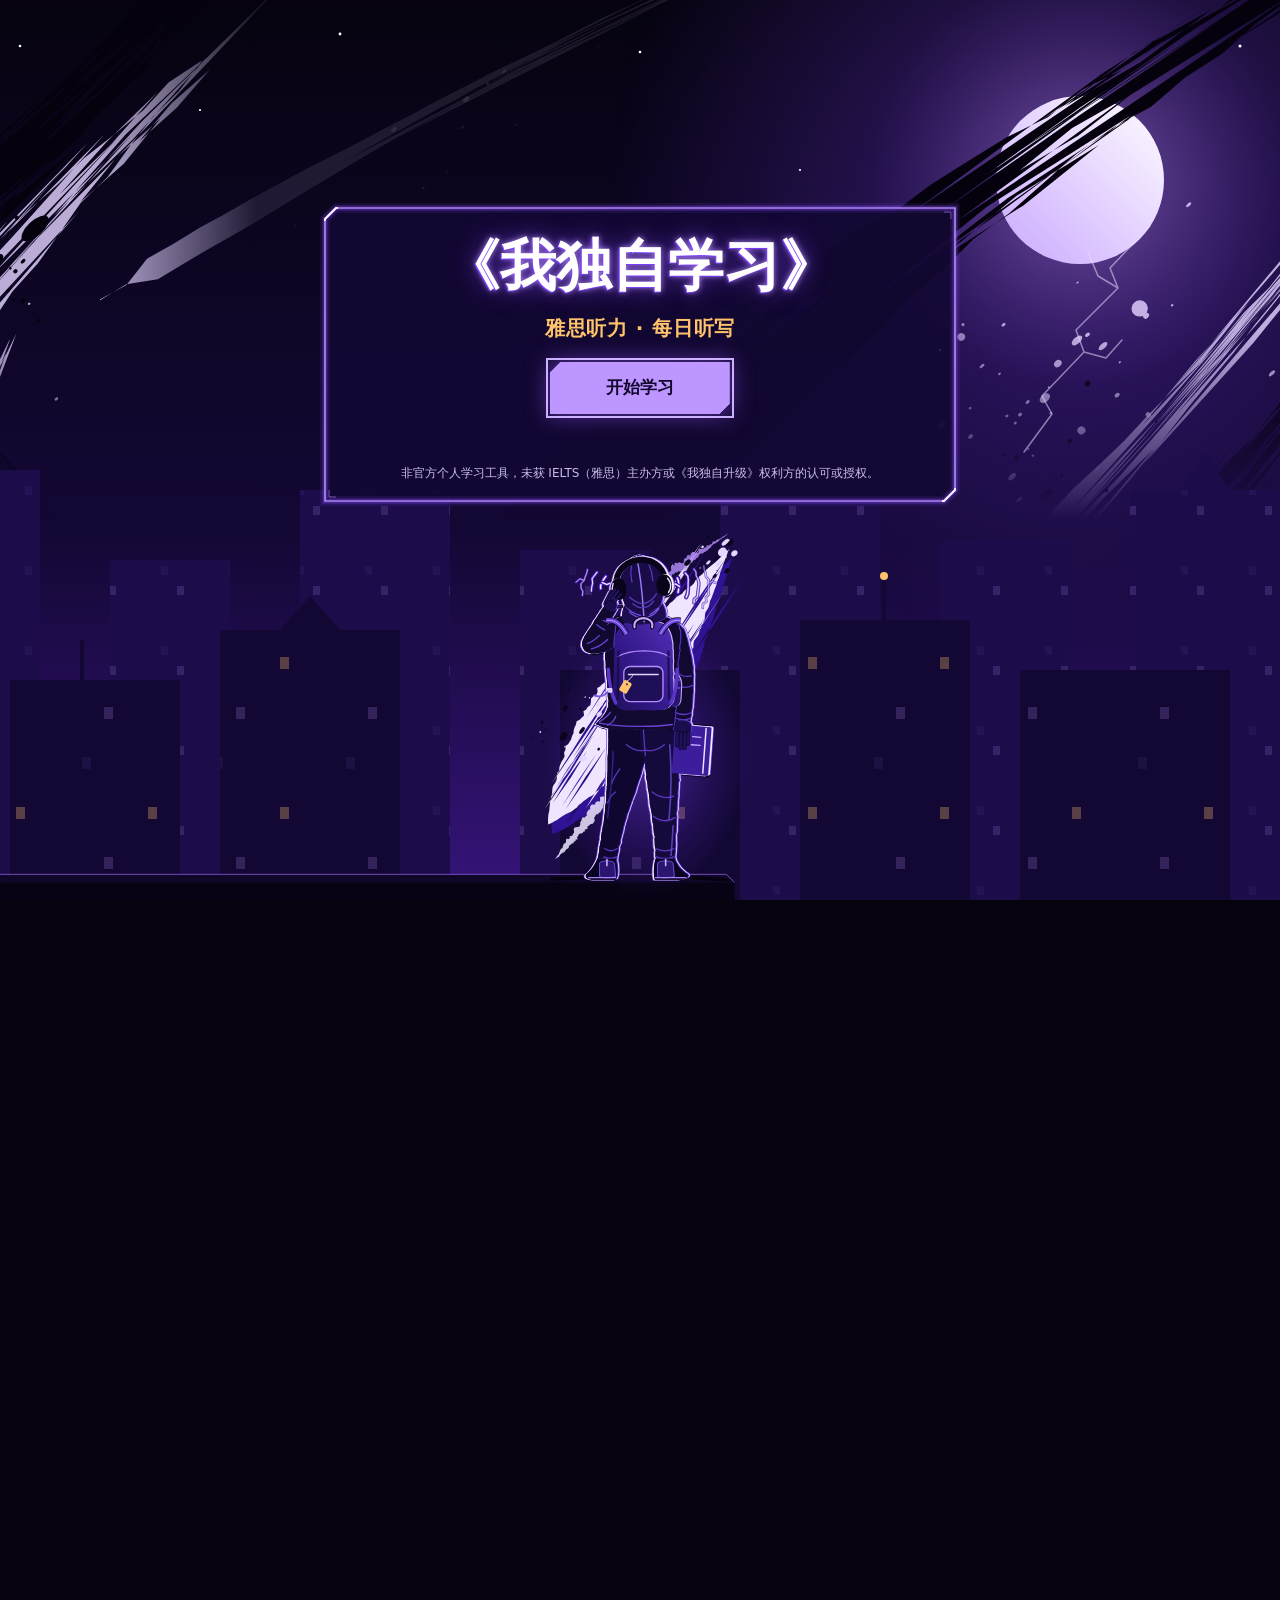
==== index.html @ ffd9e0e6 "Initial public release of the listening practice site" ====
<!doctype html>
<html lang="zh-CN">
<head>
<meta charset="utf-8">
<meta name="viewport" content="width=device-width,initial-scale=1,viewport-fit=cover">
<meta name="color-scheme" content="dark light">
<meta name="theme-color" content="#06030F">
<meta name="description" content="雅思听力 · 每日听写：每日任务、待攻克和真实的 EXP 进度。">
<title>《我独自学习》</title>
<link rel="icon" href="data:image/svg+xml,%3Csvg xmlns='http://www.w3.org/2000/svg' viewBox='0 0 32 32'%3E%3Cpath d='M8 1H31V24L24 31H1V8Z' fill='%23130833' stroke='%23B07CFF' stroke-width='2'/%3E%3Cpath d='M8 16v2M12 12v10M16 9v14M20 13v8M24 15v4' stroke='%23FFC46B' stroke-width='2' stroke-linecap='round'/%3E%3C/svg%3E">
<script>
/* Runs before first paint: applies the theme (night unless light was chosen) and skips the entry once it has been seen this session. */
(function () {
  var d = document.documentElement, t = null, seen = false;
  try { t = localStorage.getItem("wliu-site-theme"); } catch (e) {}
  d.setAttribute("data-theme", t === "light" ? "light" : "dark");
  try { seen = sessionStorage.getItem("wliu-site-entered") === "1"; } catch (e) {}
  d.classList.add(seen ? "wl-entered" : "wl-entry-open");
  /* js/site.js is what wires the start button, so without it the entry screen must not stay up. */
  window.wlShellFailed = function () {
    d.classList.remove("wl-entry-open");
    document.getElementById("wl-entry").hidden = true;
    document.getElementById("wl-listen").innerHTML = '<p class="wl-noscript" role="alert">页面没有加载完整，请刷新页面再试一次。</p>';
  };
})();
</script>
<link rel="stylesheet" href="css/site.css">
<link rel="stylesheet" href="listening/listening.css">
<link rel="stylesheet" href="listening/summary.css">
<noscript><style>.wl-entry { display: none; }</style></noscript>
</head>
<body>
<svg class="wl-city" viewBox="0 0 1600 900" preserveAspectRatio="xMaxYMax slice" aria-hidden="true" focusable="false">
  <defs>
    <radialGradient id="wl-moon-glow"><stop offset="0" class="wl-moon-a"/><stop offset=".45" class="wl-moon-c"/><stop offset="1" class="wl-moon-b"/></radialGradient>
    <linearGradient id="wl-moon-face" x1="1" y1="0" x2="0" y2="1"><stop offset="0" class="wl-moon-hi"/><stop offset="1" class="wl-moon-lo"/></linearGradient>
    <!-- strokes run bright in the gutters and fade behind the main column, so text stays on a calm sky -->
    <linearGradient id="wl-stroke-pale" gradientUnits="userSpaceOnUse" x1="0" y1="0" x2="1600" y2="0">
      <stop offset="0" class="wl-pale-a"/><stop offset=".26" class="wl-pale-a"/><stop offset=".36" class="wl-pale-b"/><stop offset=".72" class="wl-pale-b"/><stop offset=".84" class="wl-pale-a"/>
    </linearGradient>
    <!-- every stroke dissolves before the skyline, so none of them shows between buildings as a hard-cut block -->
    <linearGradient id="wl-sky-fade-g" gradientUnits="userSpaceOnUse" x1="0" y1="330" x2="0" y2="520"><stop offset="0" stop-color="#fff"/><stop offset="1" stop-color="#000"/></linearGradient>
    <mask id="wl-sky-fade" maskUnits="userSpaceOnUse" x="-200" y="-300" width="2200" height="1300"><rect x="-200" y="-300" width="2200" height="1300" fill="url(#wl-sky-fade-g)"/></mask>
    <pattern id="wl-win-far" width="68" height="80" patternUnits="userSpaceOnUse">
      <rect x="5" y="6" width="7" height="9" class="wl-w2"/><rect x="21" y="26" width="7" height="9" class="wl-w1"/>
    </pattern>
    <pattern id="wl-win-near" width="132" height="150" patternUnits="userSpaceOnUse">
      <rect x="6" y="7" width="9" height="12" class="wl-w2"/><rect x="72" y="57" width="9" height="12" class="wl-w3"/><rect x="28" y="107" width="9" height="12" class="wl-w1"/>
    </pattern>
  </defs>
  <circle cx="1400" cy="180" r="470" fill="url(#wl-moon-glow)"/>
  <circle cx="1400" cy="180" r="84" fill="url(#wl-moon-face)"/>
  <g class="wl-stars">
    <circle cx="70" cy="60" r="1.6"/><circle cx="340" cy="46" r="1.3"/><circle cx="520" cy="110" r="1.1"/><circle cx="660" cy="34" r="1.4"/>
    <circle cx="960" cy="52" r="1.3"/><circle cx="1120" cy="170" r="1.1"/><circle cx="1560" cy="46" r="1.5"/><circle cx="1260" cy="350" r="1.2"/>
  </g>
  <g mask="url(#wl-sky-fade)">
  <path class="wl-ink-dark" fill-rule="evenodd" d="M759.9 639.8L793 609.9L857.5 621.2L894.5 596.4L926.5 565.2L961.3 537.4L994.7 507.9L1031 482.2L1063.9 452L1099.4 425.2L1129.2 391L1164.5 363.9L1196.7 332.8L1227.6 300L1261.4 271L1293.2 239.3L1329.2 213.2L1362.6 183.7L1396.1 154.3L1432.1 128.2L1471.4 106.4L1505.2 77.4L1542.7 53.3L1575.9 23.5L1612.2 -2.3L1649.1 -27.2L1680.5 -59.3L1681 -58.6L1637.4 -42.5L1597.1 -22L1557.6 -0.6L1518.2 21L1480 44.3L1443.2 69.3L1402.7 89.6L1367.9 117.3L1327.1 137L1289.1 160.5L1251.3 184.3L1215.7 210.9L1175.6 231.6L1138.2 255.9L1102 281.8L1063.7 304.9L1027.8 331.1L993.7 359.8L959.8 388.6L923 413.7L889.5 443L858.1 475.3L828.6 509.8L792.4 535.7L795 612.6L757.9 637.3ZM1229.8 214.2L1428.4 79.2L1626.5 -56.4L1423.4 72.7ZM1338.5 151.5L1515.5 35.6L1691.5 -81.8L1511.8 30.7ZM1056.8 360.4L1112.2 323.1L1161.5 277.8L1105.1 313.8ZM1275.7 221.7L1447.7 106.3L1619.1 -9.9L1442.7 99.7ZM1362 119.7L1494.4 34L1624.6 -54.8L1491 29.5ZM1200.5 295.6L1331 202.3L1462.2 109.9L1327.8 198.1ZM1174.4 313.6L1314.4 216.5L1451.1 115.3L1306.9 206.7ZM1340.3 170.1L1398.2 135.8L1450.8 94.7L1392.2 128ZM1254.5 216.5L1401.7 113.8L1550.5 13.2L1400.1 111.8ZM1385.3 106L1460.8 62L1530.4 10.3L1453.8 52.8ZM1540.4 7.1L1605.5 -28.5L1663.5 -73.5L1598.9 -37.1ZM1546.3 46L1728.3 -67.2L1906.4 -185.7L1724.4 -72.4ZM1021.7 352.8L1071.4 316.7L1116.7 274.7L1067.2 311.1ZM1303 177L1401.1 110.3L1498.2 42.3L1399.3 107.9ZM1261.8 257.4L1343.4 205.4L1418.9 145.1L1336.3 196ZM1001.3 377.8L1066.1 331.7L1124.7 277.7L1059.2 322.7ZM-58.1 472.3L-35.6 450.2L24.5 472.2L49.6 453.4L76.3 436.3L100.4 416.3L128 400.3L150 377.8L175.4 359.1L194.6 333.3L218.5 313L239 288.7L264.3 270.1L283.9 244.7L308.4 225.1L329.8 201.8L350.3 177.5L375.5 158.7L398.5 137.3L418.6 112.5L441.8 91.4L464.4 69.5L482.5 42.5L503.8 19L523.3 -6.4L544.4 -30L559.4 -60.7L561.7 -58L531.4 -45.1L509.3 -22.8L484.5 -3.5L459.6 15.7L437.3 37.8L411.8 56.4L391.6 81L367.7 101.3L343.3 121L319.7 141.7L296.8 163.2L272.6 183.1L244.8 199L219.4 217.5L192.9 234.8L168.4 254.4L142.1 271.9L113.2 286.3L86.8 303.7L61.1 322L35.6 340.5L9.6 358.3L-16.5 376.1L-42.9 393.4L-35.8 450.1L-60.6 469.3ZM362.7 122.7L415.7 78.6L461.1 25.6L409.3 71.1ZM272.9 187.5L386.5 88.1L491.8 -20.9L381.8 82.6ZM181.9 313L271.6 244.5L354.4 168L266.9 239.1ZM170.5 286.2L262.2 212.5L348.6 132.5L260.5 210.5ZM249.2 265.6L320 208.5L386.3 146.1L316.4 204.3ZM342 164L457.1 59.9L562.5 -55.5L451.4 53.2ZM487.9 1.8L565.4 -74.8L640.9 -153.9L562.9 -77.8ZM364.9 100.5L490.9 -20.7L610.8 -149.1L487.7 -24.5ZM504.7 -6L589 -89.3L670.9 -175.2L586 -92.7ZM422.6 101.1L518.2 11.7L606.5 -86.3L512.7 5.2ZM220 223.8L299.8 156.9L375.4 85.2L297.6 154.4ZM252.1 274.7L328 216.2L395.8 148.3L321.5 208.7ZM347.9 138.9L398.8 95.4L445 46.5L394.4 90.2ZM367.7 133.5L424.8 85.3L474.4 28.2L418.6 78ZM1150.1 900.1L1173.1 880.6L1223.5 886.5L1247.1 867.7L1267.5 845.8L1288.8 824.7L1307.7 801.3L1325.6 777.1L1345.7 754.9L1364 731L1385 709.7L1403.2 685.8L1425.5 665.6L1442.4 640.5L1462.4 618.2L1485.1 598.5L1503.5 574.6L1521.9 550.9L1543.2 529.8L1561.3 505.8L1579.4 481.8L1597.6 457.8L1615.7 433.8L1632.8 408.8L1648.5 382.4L1666.6 358.4L1678.6 328.7L1678.8 328.9L1657.5 350L1637.5 372.2L1615.6 392.7L1593.4 413L1574.5 436.3L1552.8 457L1532.7 479.2L1512.4 501.2L1492.9 523.9L1473 546.3L1454.8 570.3L1433.5 591.3L1413.5 613.6L1392.8 635.2L1370 655L1346 673.5L1324.3 694.1L1300.1 712.6L1277 731.9L1253.8 751.2L1231.6 771.5L1206.7 789.2L1186.8 811.6L1164.4 831.6L1171.4 879L1150.4 900.4ZM1577.7 453.1L1644.1 374.9L1706.7 293.2L1641.1 372.1ZM1403.1 692.8L1504.9 588.2L1596.1 473.8L1499.5 583.2ZM1330 695.2L1448.5 572.9L1557.2 441.7L1445.6 570.3ZM1555.5 460.4L1611.7 396.2L1663.8 328.3L1607.8 392.6ZM1598.7 429.7L1643.3 378.8L1684.5 324.9L1639.5 375.4ZM1557.1 478.1L1594.4 436.5L1627.4 391L1591.2 433.5ZM1536.1 524.8L1597.7 455.1L1654.8 381.2L1594.2 451.8ZM1549.8 490.6L1651.7 372.5L1746.6 248L1646 367.2ZM1495.4 552.9L1565.5 475.2L1630.4 392.5L1561.5 471.4ZM1570.4 465.1L1610.2 421.6L1645.5 374L1605.7 417.5ZM-39.2 89.3L-24.8 103.7L-24.9 132.2L-8.2 144.4L7.1 158L23.5 170.5L40.1 182.8L55.2 196.6L70.8 209.9L87.3 222.3L101.2 237.2L116.5 250.8L131.4 264.8L144.1 280.9L159.1 294.7L173.3 309.4L186.4 325.1L201.1 339.2L215.1 354.1L229.1 368.9L244.2 382.7L258.7 397.1L272.7 411.9L287.3 426.2L300.8 441.5L315.9 455.3L329.5 470.5L330.3 469.7L319.3 452L307 435.4L293.8 419.8L282.4 402.5L268.8 387.2L256.7 370.6L243.4 355L230.4 339.2L218.1 322.7L204.6 307.3L191.2 292L176.8 277.5L162.5 262.9L147.9 248.7L132.8 234.9L119.5 219.4L104.4 205.6L90.3 190.9L76 176.3L62 161.5L48.6 146.1L34.5 131.4L20.3 116.7L5.4 102.8L-24.8 103.7L-40.7 90.7ZM301.5 437.7L361.1 512L425.1 582L364.6 508.6ZM298.4 439.7L362.7 517.6L430.1 592.5L364.6 515.8ZM97.8 214.9L144.3 265.2L194.3 312L148.6 261ZM168.3 298.4L193.2 329.6L222.8 356.1L197.6 325.3ZM195.7 304.1L216.4 329.9L239.8 353.2L219.6 326.8ZM293.6 422.5L333.8 474.5L378.6 522.1L338 470.5ZM155.8 268.1L192.7 310.4L232.5 349.8L196.1 307ZM247.8 386.9L310.7 463.7L375.8 538.3L313.7 460.8Z"/>
  <path fill="url(#wl-stroke-pale)" fill-rule="evenodd" d="M-79.2 820.6L-60.4 788.1L-4.5 784.7L11.3 749.7L29.9 717L48.7 684.3L64.5 649.4L86.5 619.3L106.9 588L126.3 555.8L149.6 526.8L171.8 496.8L195.5 468.1L219.5 439.6L240 408.3L265.6 381.1L287.8 351.2L311.7 322.6L332.4 291.5L357.5 263.8L379.3 233.6L400.6 203L427.6 176.9L449.5 146.7L472.4 117.3L499 90.9L521.6 61.2L521.1 60.9L488.5 82.6L463.3 110.2L434.2 134.6L404 158.2L377.4 184.7L349.1 209.8L322.9 236.5L294.9 261.9L268.3 288.3L241.8 314.9L218.7 344.1L194.6 372.5L170 400.5L144.5 427.9L123.7 458.9L100.4 488L80.6 519.7L57.2 548.7L35.9 579.3L14.8 610.1L-5.7 641.4L-31.7 668.3L-50.6 700.9L-73.6 730.2L-62 786.7L-78 821.5ZM219.6 380.7L327.5 258L438.2 137.5L325.1 256.1ZM326.1 270.2L467.1 126.5L605.4 -19.3L461.3 121.9ZM85.2 520.9L194.4 382.2L306.5 245.8L189 378ZM108.4 592.1L208.2 458.3L312.9 328.4L205.8 456.5ZM400.1 202.3L444 163.4L480.5 118.6L436.5 157.5ZM236.8 340.6L331.4 238L424.6 134.2L326.4 234ZM108.2 488.4L218.3 355.1L327.6 221L210.3 348.8ZM169.8 434.1L226.4 367.9L280.1 299.3L221.9 364.3ZM459 141.4L497 107.4L529.9 69.4L491.6 103.2ZM169.9 493.7L218.4 435.1L263.5 373.9L214.2 431.8ZM157.9 425.6L280.9 282.3L408.2 142.3L275.8 278.2ZM203 411.1L326.1 272.3L451.3 135.2L319.9 267.4ZM93.9 508.6L196.8 377.4L303.5 249.2L193.2 374.5ZM176.4 406.6L281 286L386.3 165.8L276.4 282.3ZM373.4 216.2L453 139.3L526.5 57.8L446.1 133.9ZM379.6 194.6L430.9 144.6L478.1 91.5L427 141.6ZM201.5 441L299.6 326L398.6 211.7L295.8 323ZM185.8 436.8L285.5 317.8L389.9 202.4L283.5 316.2ZM1019.3 859.4L1046 836.4L1090 830.5L1117.1 807.9L1142.9 784L1168.5 760L1195.3 737.2L1220.8 713L1246.4 689L1272.9 665.9L1299.8 643.1L1325.1 618.8L1350.3 594.4L1374.6 569.1L1397.8 542.7L1420.3 515.6L1442.7 488.4L1465.6 461.7L1487.6 434.1L1509.2 406.2L1531.7 379.1L1554.2 352L1575.5 323.7L1597.9 296.6L1618.2 267.4L1641.1 240.6L1660.3 210.3L1661.1 211.1L1635.6 235.2L1610.8 260L1589 287.8L1564 312.5L1541.8 339.8L1518 365.6L1492.9 390.1L1468.2 415.1L1444.3 440.7L1418.9 464.9L1393.1 488.8L1369.2 514.5L1342.8 537.8L1318.5 563.1L1293.4 587.6L1267.1 611L1243.2 636.7L1217.3 660.4L1191.9 684.6L1166.2 708.5L1139.1 731.1L1111.5 753.1L1084.3 775.6L1057.1 798.1L1046.3 836.6L1019.5 859.5ZM1467.3 440.2L1597.3 292.1L1721.3 138.2L1594.3 289.3ZM1412 494.9L1541.1 354.4L1662.3 206.1L1537 350.3ZM1259.1 650.1L1321.4 592.6L1380 531.6L1319 590.3ZM1495.2 416L1578.8 322L1658.3 224L1575.6 318.9ZM1405.1 506.9L1532.4 369.8L1649.9 223.1L1528 365.5ZM1489.8 393.1L1606.1 257.7L1719 118.9L1604.4 256ZM1554.9 341.5L1652.4 226.6L1748.4 110.2L1650.2 224.4ZM1378.1 550.4L1428.3 502.3L1473.4 449.2L1423.8 497.9ZM1443.9 485.9L1573.5 342.7L1695.4 192L1569.5 338.8ZM1334.3 583.4L1439.2 476.8L1537.5 363.9L1436.8 474.6ZM1462.7 425.1L1518.3 365.8L1569.1 301.8L1514.4 361.9ZM1501.3 403.8L1576.1 318.8L1647.8 230.8L1573.8 316.5ZM1467.4 433.8L1588.6 295.7L1703.5 151.4L1585.9 293ZM1385.5 516.6L1481.9 414.3L1571.8 305.6L1479.4 411.8ZM60.3 900.1L71.8 879.2L90.4 861.6L101.4 840.3L113.5 819.6L124.4 798.3L136 777.4L147 756.1L158.6 735.2L169.3 713.8L180.6 692.7L191.1 671.2L201.3 649.6L211 627.7L220.9 605.9L230.2 583.9L239.5 561.8L249.1 539.9L257.8 517.5L267.3 495.6L276.4 473.4L285.8 451.4L294.7 429.2L303.9 407.1L313.1 385L321.5 362.5L329.8 339.9L329.6 339.8L319 361.2L309.3 383.1L300.1 405.2L289.6 426.7L280.8 449L270.1 470.4L260.1 492.1L250 513.8L240.4 535.7L229.7 557.1L219 578.5L208.3 599.9L197.7 621.3L186.1 642.3L174.8 663.4L164.3 684.8L153 705.9L142.1 727.2L131.3 748.6L120.4 769.8L109.3 791.1L98.5 812.4L87.5 833.6L75.7 854.5L71.4 879L60.1 900ZM281.8 457.5L307 405.6L327 351.3L302 403.2ZM192.4 640.9L249.4 522.5L299.9 400.9L246.9 521.3ZM167.1 711.7L217.6 616.5L260.8 517.7L212.2 613.9ZM203.6 624.5L233.8 567.9L256.8 507.9L228.1 565.2ZM154.5 713.6L205.5 613.7L250.2 510.7L203.3 612.6ZM298.9 421L319.6 378.1L336.5 333.2L315.5 376.1ZM233.3 553.1L273.3 468.2L309.3 381.4L269.8 466.5ZM1500.1 559.9L1505.9 564.9L1508.7 572.8L1514.3 578L1519.9 583.2L1525.6 588.2L1531.8 592.8L1537.3 598.1L1543 603.2L1549.1 607.9L1555 612.7L1560.8 617.7L1566.5 622.7L1571.9 628.1L1577.7 633.1L1583.2 638.3L1588.2 644.1L1593.9 649.2L1598.7 655.1L1604.1 660.5L1609 666.4L1614.1 672.1L1619.2 677.7L1624.3 683.4L1629.4 689L1634.7 694.5L1640.2 699.8L1640.1 699.9L1635.7 693.6L1631.1 687.3L1626.2 681.4L1621.4 675.5L1616.6 669.6L1611.9 663.5L1606.9 657.7L1601.8 652L1596.7 646.3L1591.8 640.5L1586.6 634.9L1581.7 629.1L1576.5 623.5L1571.2 618.1L1566.2 612.3L1560.7 607L1555.4 601.5L1549.8 596.4L1544.5 590.8L1538.4 586.2L1532.9 580.9L1527.1 576L1521 571.3L1515 566.5L1505.8 564.9L1499.8 560.2ZM1543.7 600.4L1563 620.2L1583.3 639.1L1565 618.2ZM1554.8 602.9L1583.9 633.7L1613.6 663.9L1586.4 631.2ZM1553.7 603.5L1564.2 616.5L1576.7 627.4L1567.4 613.3ZM420.2 300.3L446.1 284.2L477.9 279.2L504 263.4L530.3 247.9L556.9 233.1L583.1 217.6L609.1 201.6L635.2 185.8L661.4 170.2L687.5 154.5L713.9 139.3L740.4 124.2L767.2 109.8L794 95.3L820.9 81.1L848 67L875.1 53.2L902.6 40L929.8 26.3L957.1 12.9L984.3 -1L1011.3 -14.9L1039 -27.7L1066.1 -41.6L1093.1 -55.8L1120.2 -69.7L1120 -69.9L1091.9 -58L1063.6 -46.4L1035.9 -33.7L1008 -21.2L979.8 -9.3L952.6 4.2L924.8 16.8L897.5 30.4L870.5 44.4L843.1 57.7L815.5 70.8L788.5 84.8L761.3 98.6L734.5 112.9L707.5 127L680.5 141.2L653.5 155.3L626.3 168.9L599.5 183.5L572.7 197.9L546.4 213.3L519.6 227.8L493.6 243.8L467 258.7L446.5 284.9L419.8 299.6ZM714.8 138.7L846.9 71.8L979 5.1L844.9 68ZM1014.2 -16.3L1170.3 -87.3L1324.4 -162.4L1168.2 -91.3ZM659 164.2L774.1 103.7L888.5 42L772.6 100.8ZM903.4 39.2L1050.2 -28.2L1194.6 -100.3L1047.5 -33.4ZM753.8 111L846.6 64.4L939.2 17.5L845.3 61.9ZM772.2 101.6L900.1 39L1027.8 -23.9L897.9 34.8ZM1017.5 -23.9L1107.1 -63.1L1194 -107.3L1104.5 -68ZM869.6 47L1016.7 -21.7L1162.7 -92.5L1014.3 -26.3Z"/>
  <path class="wl-ink-dark" d="M373.1 157.3A4.1 1.8 -42.4 1 0 379.1 151.8A4.1 1.8 -42.4 1 0 373.1 157.3ZM357.3 322.4A2.4 1.6 -42.4 1 0 360.9 319.1A2.4 1.6 -42.4 1 0 357.3 322.4ZM332.3 301.5A2.2 1 -42.4 1 0 335.5 298.5A2.2 1 -42.4 1 0 332.3 301.5ZM341 263.1A2.8 1.6 -42.4 1 0 345.2 259.4A2.8 1.6 -42.4 1 0 341 263.1ZM360.1 222.7A2.7 1.6 -42.4 1 0 364.1 219A2.7 1.6 -42.4 1 0 360.1 222.7ZM297.1 306.7A4.2 1.9 -42.4 1 0 303.3 301A4.2 1.9 -42.4 1 0 297.1 306.7ZM139.7 426.9A5 3.1 -42.4 1 0 147.1 420.1A5 3.1 -42.4 1 0 139.7 426.9ZM310.1 266.4A8.5 4.3 -42.4 1 0 322.7 254.9A8.5 4.3 -42.4 1 0 310.1 266.4ZM254.9 256.8A2.4 1.6 -42.4 1 0 258.5 253.5A2.4 1.6 -42.4 1 0 254.9 256.8ZM315.5 310.9A2.8 1.5 -42.4 1 0 319.6 307.1A2.8 1.5 -42.4 1 0 315.5 310.9ZM342.5 240A17.1 7.6 -42.4 1 0 367.8 216.9A17.1 7.6 -42.4 1 0 342.5 240ZM290.4 211.9A5.1 3.4 -42.4 1 0 298 205A5.1 3.4 -42.4 1 0 290.4 211.9ZM252.1 335A7.3 4.1 -42.4 1 0 262.9 325.1A7.3 4.1 -42.4 1 0 252.1 335ZM278.5 317.3A5.5 4.2 -42.4 1 0 286.7 309.9A5.5 4.2 -42.4 1 0 278.5 317.3ZM335.2 219A2 1.7 -42.4 1 0 338.1 216.4A2 1.7 -42.4 1 0 335.2 219ZM299.6 212.8A2.1 1.1 -42.4 1 0 302.7 210A2.1 1.1 -42.4 1 0 299.6 212.8ZM270.9 356.9A7 3.3 -42.4 1 0 281.2 347.6A7 3.3 -42.4 1 0 270.9 356.9ZM254 369.3A1.6 0.9 -42.4 1 0 256.4 367.1A1.6 0.9 -42.4 1 0 254 369.3ZM152.3 439.3A1.5 1 -42.4 1 0 154.5 437.3A1.5 1 -42.4 1 0 152.3 439.3ZM326.8 291.8A1.5 1.3 -42.4 1 0 328.9 289.8A1.5 1.3 -42.4 1 0 326.8 291.8ZM290.3 285.6A1.5 1.4 -42.4 1 0 292.6 283.5A1.5 1.4 -42.4 1 0 290.3 285.6ZM255.1 341.1A2.3 1.1 -42.4 1 0 258.5 338A2.3 1.1 -42.4 1 0 255.1 341.1ZM247.8 388.4A2.8 1.9 -42.4 1 0 252 384.6A2.8 1.9 -42.4 1 0 247.8 388.4ZM235.9 277.9A2.4 2 -42.4 1 0 239.5 274.7A2.4 2 -42.4 1 0 235.9 277.9ZM178.8 396.2A20.8 10.4 -42.4 1 0 209.6 368.1A20.8 10.4 -42.4 1 0 178.8 396.2ZM329.3 269.1A1.3 1.3 -42.4 1 0 331.3 267.4A1.3 1.3 -42.4 1 0 329.3 269.1ZM341.2 302.3A2.3 1.7 -42.4 1 0 344.5 299.2A2.3 1.7 -42.4 1 0 341.2 302.3ZM333.8 272.8A2.2 1.9 -42.4 1 0 337.1 269.8A2.2 1.9 -42.4 1 0 333.8 272.8ZM241.8 365.1A12.4 6.1 -42.4 1 0 260.1 348.4A12.4 6.1 -42.4 1 0 241.8 365.1ZM158 355.7A2.5 1.9 -42.4 1 0 161.7 352.4A2.5 1.9 -42.4 1 0 158 355.7ZM286.4 311.2A1.7 1.3 -42.4 1 0 288.9 308.9A1.7 1.3 -42.4 1 0 286.4 311.2ZM324.1 204.7A2.2 1.5 -42.4 1 0 327.3 201.8A2.2 1.5 -42.4 1 0 324.1 204.7ZM236.5 336.4A2.4 1.8 -42.4 1 0 240.1 333.1A2.4 1.8 -42.4 1 0 236.5 336.4ZM314.1 247.8A1.2 0.9 -42.4 1 0 315.8 246.3A1.2 0.9 -42.4 1 0 314.1 247.8ZM1216.3 620.9A1.9 1.1 -42.4 1 0 1219.1 618.4A1.9 1.1 -42.4 1 0 1216.3 620.9ZM1380.8 476.6A1.4 1.3 -42.4 1 0 1382.8 474.8A1.4 1.3 -42.4 1 0 1380.8 476.6ZM1330.4 476.8A1.7 1.4 -42.4 1 0 1333 474.5A1.7 1.4 -42.4 1 0 1330.4 476.8ZM1292.8 530.1A5 2.3 -42.4 1 0 1300.2 523.3A5 2.3 -42.4 1 0 1292.8 530.1ZM1335.4 459.4A2.3 2 -42.4 1 0 1338.7 456.3A2.3 2 -42.4 1 0 1335.4 459.4ZM1300.6 638A15 6.7 -42.4 1 0 1322.7 617.8A15 6.7 -42.4 1 0 1300.6 638ZM1223.1 611A3.2 1.6 -42.4 1 0 1227.9 606.7A3.2 1.6 -42.4 1 0 1223.1 611ZM1405.5 385.7A2.9 2.6 -42.4 1 0 1409.8 381.8A2.9 2.6 -42.4 1 0 1405.5 385.7ZM1306 553.8A1.7 1.5 -42.4 1 0 1308.6 551.5A1.7 1.5 -42.4 1 0 1306 553.8ZM1233.4 559.4A3 1.4 -42.4 1 0 1237.8 555.4A3 1.4 -42.4 1 0 1233.4 559.4ZM1383.7 560.1A2.8 2.4 -42.4 1 0 1387.9 556.3A2.8 2.4 -42.4 1 0 1383.7 560.1ZM1205.2 662.1A1.2 0.9 -42.4 1 0 1207 660.5A1.2 0.9 -42.4 1 0 1205.2 662.1ZM1378.4 538.8A1.8 1.7 -42.4 1 0 1381.1 536.3A1.8 1.7 -42.4 1 0 1378.4 538.8ZM1247.8 561.1A2 1.5 -42.4 1 0 1250.8 558.3A2 1.5 -42.4 1 0 1247.8 561.1ZM1375.2 480.9A1.7 1.3 -42.4 1 0 1377.6 478.7A1.7 1.3 -42.4 1 0 1375.2 480.9ZM1361.6 499.6A7.1 3.6 -42.4 1 0 1372 490.1A7.1 3.6 -42.4 1 0 1361.6 499.6ZM1382.4 554.1A1.7 1 -42.4 1 0 1384.9 551.8A1.7 1 -42.4 1 0 1382.4 554.1ZM1424.9 491.7A2 1.9 -42.4 1 0 1427.9 488.9A2 1.9 -42.4 1 0 1424.9 491.7ZM1250.6 667.1A2.8 2 -42.4 1 0 1254.8 663.2A2.8 2 -42.4 1 0 1250.6 667.1ZM1475.2 422.3A1.1 1 -42.4 1 0 1476.9 420.7A1.1 1 -42.4 1 0 1475.2 422.3ZM1188.8 528.9A3.5 1.7 -42.4 1 0 1194 524.2A3.5 1.7 -42.4 1 0 1188.8 528.9ZM1272.5 488.9A2.3 1.5 -42.4 1 0 1275.9 485.9A2.3 1.5 -42.4 1 0 1272.5 488.9ZM1373.6 558.6A2.1 0.9 -42.4 1 0 1376.6 555.8A2.1 0.9 -42.4 1 0 1373.6 558.6ZM1387.8 443.1A2.9 1.9 -42.4 1 0 1392.1 439.2A2.9 1.9 -42.4 1 0 1387.8 443.1ZM1242.6 559.2A4.9 4.6 -42.4 1 0 1249.9 552.6A4.9 4.6 -42.4 1 0 1242.6 559.2ZM1274.5 584.9A1.4 0.9 -42.4 1 0 1276.5 583.1A1.4 0.9 -42.4 1 0 1274.5 584.9ZM1198.3 619.8A3 1.3 -42.4 1 0 1202.7 615.8A3 1.3 -42.4 1 0 1198.3 619.8ZM1271.1 584.2A1.8 0.8 -42.4 1 0 1273.7 581.8A1.8 0.8 -42.4 1 0 1271.1 584.2ZM1226 574.9A4 2.2 -42.4 1 0 1231.9 569.5A4 2.2 -42.4 1 0 1226 574.9ZM1321.9 456.9A2.3 1.1 -42.4 1 0 1325.3 453.8A2.3 1.1 -42.4 1 0 1321.9 456.9Z"/>
  <path fill="url(#wl-stroke-pale)" d="M180.3 483.1A1 1 -42.4 1 0 181.8 481.8A1 1 -42.4 1 0 180.3 483.1ZM132 570.9A6.4 3.5 -42.4 1 0 141.4 562.3A6.4 3.5 -42.4 1 0 132 570.9ZM113.9 450.9A5.9 4 -42.4 1 0 122.6 443A5.9 4 -42.4 1 0 113.9 450.9ZM227.2 430A1.4 1.1 -42.4 1 0 229.3 428.1A1.4 1.1 -42.4 1 0 227.2 430ZM267.8 485.5A1.4 1.1 -42.4 1 0 270 483.5A1.4 1.1 -42.4 1 0 267.8 485.5ZM245.8 490A2.9 2.6 -42.4 1 0 250.2 486A2.9 2.6 -42.4 1 0 245.8 490ZM82.4 505.6A3.8 2.9 -42.4 1 0 88 500.5A3.8 2.9 -42.4 1 0 82.4 505.6ZM202.8 462.3A1.9 0.8 -42.4 1 0 205.5 459.8A1.9 0.8 -42.4 1 0 202.8 462.3ZM171.8 591A2.9 1.4 -42.4 1 0 176.1 587.1A2.9 1.4 -42.4 1 0 171.8 591ZM50.9 513.8A3.4 1.7 -42.4 1 0 56 509.2A3.4 1.7 -42.4 1 0 50.9 513.8ZM218.7 469.6A3.7 1.7 -42.4 1 0 224.2 464.6A3.7 1.7 -42.4 1 0 218.7 469.6ZM303.3 472.7A1.4 0.7 -42.4 1 0 305.4 470.8A1.4 0.7 -42.4 1 0 303.3 472.7ZM277.3 307.1A1 1 -42.4 1 0 278.7 305.7A1 1 -42.4 1 0 277.3 307.1ZM233.4 511.4A3.9 1.8 -42.4 1 0 239.1 506.2A3.9 1.8 -42.4 1 0 233.4 511.4ZM97 451.7A4.5 2 -42.4 1 0 103.7 445.6A4.5 2 -42.4 1 0 97 451.7ZM138 460.4A3.4 2.1 -42.4 1 0 143 455.8A3.4 2.1 -42.4 1 0 138 460.4ZM125.7 506.9A1.6 1.4 -42.4 1 0 128.1 504.7A1.6 1.4 -42.4 1 0 125.7 506.9ZM291.8 459.6A9 6.1 -42.4 1 0 305.1 447.4A9 6.1 -42.4 1 0 291.8 459.6ZM306.1 411.4A3.4 3.2 -42.4 1 0 311.2 406.8A3.4 3.2 -42.4 1 0 306.1 411.4ZM289.8 339A1.7 1.2 -42.4 1 0 292.3 336.7A1.7 1.2 -42.4 1 0 289.8 339ZM107.8 427A3 1.6 -42.4 1 0 112.2 423A3 1.6 -42.4 1 0 107.8 427ZM55.2 591.8A2.9 1.8 -42.4 1 0 59.4 587.9A2.9 1.8 -42.4 1 0 55.2 591.8ZM188.1 450.7A1.5 0.9 -42.4 1 0 190.4 448.6A1.5 0.9 -42.4 1 0 188.1 450.7ZM126.9 518.8A3.2 1.7 -42.4 1 0 131.6 514.5A3.2 1.7 -42.4 1 0 126.9 518.8ZM195.7 458A1.8 1 -42.4 1 0 198.4 455.5A1.8 1 -42.4 1 0 195.7 458ZM348.2 304.7A1.3 1.1 -42.4 1 0 350.1 302.9A1.3 1.1 -42.4 1 0 348.2 304.7ZM198.2 511.2A1.3 0.9 -42.4 1 0 200.1 509.4A1.3 0.9 -42.4 1 0 198.2 511.2ZM202 464.6A0.7 0.7 -42.4 1 0 203.1 463.7A0.7 0.7 -42.4 1 0 202 464.6ZM222.8 445.9A2.4 1.7 -42.4 1 0 226.4 442.7A2.4 1.7 -42.4 1 0 222.8 445.9ZM214.9 339.1A7.5 4.1 -42.4 1 0 226 328.9A7.5 4.1 -42.4 1 0 214.9 339.1ZM213.8 347.3A3.5 1.7 -42.4 1 0 218.9 342.6A3.5 1.7 -42.4 1 0 213.8 347.3ZM374.9 400.3A2 1.3 -42.4 1 0 377.9 397.6A2 1.3 -42.4 1 0 374.9 400.3ZM312.8 256.6A2.3 1.6 -42.4 1 0 316.1 253.5A2.3 1.6 -42.4 1 0 312.8 256.6ZM280.9 367.7A3.1 1.8 -42.4 1 0 285.6 363.5A3.1 1.8 -42.4 1 0 280.9 367.7ZM149.5 392.4A8.5 3.9 -42.4 1 0 162 380.9A8.5 3.9 -42.4 1 0 149.5 392.4ZM241.2 450.8A9 7.7 -42.4 1 0 254.5 438.7A9 7.7 -42.4 1 0 241.2 450.8ZM110.7 614.1A6.5 5.9 -42.4 1 0 120.3 605.3A6.5 5.9 -42.4 1 0 110.7 614.1ZM85 541.3A3.5 2.1 -42.4 1 0 90.1 536.6A3.5 2.1 -42.4 1 0 85 541.3ZM106.7 420.2A1.3 1 -42.4 1 0 108.6 418.4A1.3 1 -42.4 1 0 106.7 420.2ZM151.6 497.4A2.5 1.3 -42.4 1 0 155.2 494.1A2.5 1.3 -42.4 1 0 151.6 497.4ZM188.5 384.9A2.9 1.4 -42.4 1 0 192.8 381A2.9 1.4 -42.4 1 0 188.5 384.9ZM127.8 406.5A1.3 1.3 -42.4 1 0 129.7 404.8A1.3 1.3 -42.4 1 0 127.8 406.5ZM1288.7 438.2A2.6 1.5 -42.4 1 0 1292.4 434.7A2.6 1.5 -42.4 1 0 1288.7 438.2ZM1325.8 416.9A1.5 1.1 -42.4 1 0 1328 414.9A1.5 1.1 -42.4 1 0 1325.8 416.9ZM1369.7 414.1A1.5 0.8 -42.4 1 0 1371.8 412.1A1.5 0.8 -42.4 1 0 1369.7 414.1ZM1360.5 402.1A5.9 3.5 -42.4 1 0 1369.2 394.2A5.9 3.5 -42.4 1 0 1360.5 402.1ZM1300.1 553.3A2.7 1.3 -42.4 1 0 1304 549.7A2.7 1.3 -42.4 1 0 1300.1 553.3ZM1278.4 339.5A3.9 3.4 -42.4 1 0 1284.1 334.3A3.9 3.4 -42.4 1 0 1278.4 339.5ZM1346 403.6A2.3 1.4 -42.4 1 0 1349.4 400.4A2.3 1.4 -42.4 1 0 1346 403.6ZM1334.2 424A1.5 1.1 -42.4 1 0 1336.4 422A1.5 1.1 -42.4 1 0 1334.2 424ZM1258.2 428.1A4.9 2.9 -42.4 1 0 1265.5 421.5A4.9 2.9 -42.4 1 0 1258.2 428.1ZM1281.8 325.6A1.5 1.5 -42.4 1 0 1284 323.5A1.5 1.5 -42.4 1 0 1281.8 325.6ZM1491.2 306.2A1.3 1.1 -42.4 1 0 1493.1 304.4A1.3 1.1 -42.4 1 0 1491.2 306.2ZM1392.3 344.8A6.4 3.3 -42.4 1 0 1401.7 336.1A6.4 3.3 -42.4 1 0 1392.3 344.8ZM1438.8 363.1A1.2 0.8 -42.4 1 0 1440.7 361.4A1.2 0.8 -42.4 1 0 1438.8 363.1ZM1299.9 367.9A2.9 1.3 -42.4 1 0 1304.2 364A2.9 1.3 -42.4 1 0 1299.9 367.9ZM1453.6 314A8.2 8 -42.4 1 0 1465.8 302.9A8.2 8 -42.4 1 0 1453.6 314ZM1318.3 374.9A1.6 0.9 -42.4 1 0 1320.7 372.7A1.6 0.9 -42.4 1 0 1318.3 374.9ZM1322 326.1A2.1 1.1 -42.4 1 0 1325 323.3A2.1 1.1 -42.4 1 0 1322 326.1ZM1372 546A3.7 1.8 -42.4 1 0 1377.6 541A3.7 1.8 -42.4 1 0 1372 546ZM1368.1 387.9A0.9 0.9 -42.4 1 0 1369.5 386.6A0.9 0.9 -42.4 1 0 1368.1 387.9ZM1463.7 318.1A3.3 2.4 -42.4 1 0 1468.6 313.6A3.3 2.4 -42.4 1 0 1463.7 318.1ZM1405.5 336.6A2.7 1.7 -42.4 1 0 1409.5 332.9A2.7 1.7 -42.4 1 0 1405.5 336.6ZM1466.4 416.6A2.6 2.3 -42.4 1 0 1470.2 413.2A2.6 2.3 -42.4 1 0 1466.4 416.6ZM1351.9 456.6A1.3 1.1 -42.4 1 0 1353.9 454.8A1.3 1.1 -42.4 1 0 1351.9 456.6ZM1506.4 206.9A3.1 1.4 -42.4 1 0 1511 202.7A3.1 1.4 -42.4 1 0 1506.4 206.9ZM1419 349.8A5.4 2.5 -42.4 1 0 1427 342.5A5.4 2.5 -42.4 1 0 1419 349.8ZM1347.4 449.9A1.2 0.8 -42.4 1 0 1349.1 448.3A1.2 0.8 -42.4 1 0 1347.4 449.9ZM1589.1 376A3.9 1.7 -42.4 1 0 1594.9 370.7A3.9 1.7 -42.4 1 0 1589.1 376ZM1328.7 479.8A4.6 2.2 -42.4 1 0 1335.4 473.6A4.6 2.2 -42.4 1 0 1328.7 479.8ZM1374.8 366.4A4.1 3.3 -42.4 1 0 1380.9 360.8A4.1 3.3 -42.4 1 0 1374.8 366.4ZM1289.1 409.1A1.4 1 -42.4 1 0 1291.1 407.2A1.4 1 -42.4 1 0 1289.1 409.1ZM1435.1 397A2.7 1.9 -42.4 1 0 1439.2 393.3A2.7 1.9 -42.4 1 0 1435.1 397ZM1415.7 470.1A2.5 1.1 -42.4 1 0 1419.4 466.7A2.5 1.1 -42.4 1 0 1415.7 470.1ZM1398.4 433.1A4 3.9 -42.4 1 0 1404.4 427.7A4 3.9 -42.4 1 0 1398.4 433.1ZM1336.8 501.7A3.3 1.5 -42.4 1 0 1341.7 497.2A3.3 1.5 -42.4 1 0 1336.8 501.7ZM1396.5 283.4A1.3 0.7 -42.4 1 0 1398.5 281.6A1.3 0.7 -42.4 1 0 1396.5 283.4ZM1338.6 415.9A2 1.4 -42.4 1 0 1341.5 413.2A2 1.4 -42.4 1 0 1338.6 415.9ZM766.5 173A0.6 0.6 -42.4 1 0 767.3 172.2A0.6 0.6 -42.4 1 0 766.5 173ZM711.7 131.6A3 1.4 -42.4 1 0 716.1 127.6A3 1.4 -42.4 1 0 711.7 131.6ZM917.5 46.4A0.7 0.6 -42.4 1 0 918.5 45.5A0.7 0.6 -42.4 1 0 917.5 46.4ZM822.1 73.4A2.7 1.3 -42.4 1 0 826.1 69.7A2.7 1.3 -42.4 1 0 822.1 73.4ZM742.4 188.5A1.4 1 -42.4 1 0 744.5 186.6A1.4 1 -42.4 1 0 742.4 188.5ZM806.6 84.5A1.4 1.2 -42.4 1 0 808.6 82.7A1.4 1.2 -42.4 1 0 806.6 84.5ZM780.5 128.7A2.1 1 -42.4 1 0 783.7 125.9A2.1 1 -42.4 1 0 780.5 128.7ZM783.4 101.8A3.7 2.1 -42.4 1 0 788.8 96.8A3.7 2.1 -42.4 1 0 783.4 101.8ZM614.7 226.6A0.8 0.6 -42.4 1 0 615.9 225.5A0.8 0.6 -42.4 1 0 614.7 226.6ZM835.1 125.6A1 0.8 -42.4 1 0 836.7 124.2A1 0.8 -42.4 1 0 835.1 125.6Z"/>
  </g>
  <!-- one thin arc at rest, along the bright stroke in the right gutter: far from the figure's head in every layout -->
  <path class="wl-arc" opacity=".55" fill="none" stroke-width="1.5" stroke-linejoin="round" stroke-linecap="round" d="M1344 452L1372 414L1362 396L1404 352L1396 330L1438 288L1430 268L1470 226M1404 352L1426 358L1442 340M1438 288L1418 276L1408 252"/>
  <g class="wl-far">
    <rect x="0" y="540" width="170" height="360"/><rect x="230" y="470" width="130" height="430"/><rect x="430" y="560" width="120" height="340"/><rect x="620" y="490" width="150" height="410"/>
    <rect x="840" y="550" width="130" height="350"/><rect x="1040" y="460" width="160" height="440"/><rect x="1260" y="540" width="130" height="360"/><rect x="1450" y="490" width="150" height="410"/>
    <path d="M270 470V420H276V470ZM1090 460L1120 410L1150 460ZM680 490V440H686V490ZM1500 490L1525 452L1550 490Z"/>
  </g>
  <g fill="url(#wl-win-far)" opacity=".5">
    <rect x="0" y="540" width="170" height="360"/><rect x="230" y="470" width="130" height="430"/><rect x="430" y="560" width="120" height="340"/><rect x="620" y="490" width="150" height="410"/>
    <rect x="840" y="550" width="130" height="350"/><rect x="1040" y="460" width="160" height="440"/><rect x="1260" y="540" width="130" height="360"/><rect x="1450" y="490" width="150" height="410"/>
  </g>
  <g class="wl-near">
    <rect x="90" y="640" width="190" height="260"/><rect x="330" y="680" width="170" height="220"/><rect x="540" y="630" width="180" height="270"/>
    <rect x="880" y="670" width="180" height="230"/><rect x="1120" y="620" width="170" height="280"/><rect x="1340" y="670" width="210" height="230"/>
    <path d="M1202 620V580H1206V620ZM600 630L630 596L660 630ZM400 680V640H404V680Z"/>
  </g>
  <g fill="url(#wl-win-near)" opacity=".6">
    <rect x="90" y="640" width="190" height="260"/><rect x="330" y="680" width="170" height="220"/><rect x="540" y="630" width="180" height="270"/>
    <rect x="880" y="670" width="180" height="230"/><rect x="1120" y="620" width="170" height="280"/><rect x="1340" y="670" width="210" height="230"/>
  </g>
  <circle cx="1204" cy="576" r="4" class="wl-beacon"/>
</svg>
<!-- Its own layer, so the rare swell only ever changes one element's opacity. Rests fully transparent. -->
<svg class="wl-city wl-swell" viewBox="0 0 1600 900" preserveAspectRatio="xMaxYMax slice" aria-hidden="true" focusable="false">
  <circle cx="1400" cy="180" r="300" fill="url(#wl-moon-glow)"/>
  <path class="wl-arc" fill="none" stroke-width="2.4" stroke-linejoin="round" stroke-linecap="round" d="M1356 240L1322 292L1336 312L1282 372L1296 396L1240 470M1322 292L1290 300L1268 340M1296 396L1336 430L1344 476"/>
</svg>
<!-- Day theme only: a few flakes drifting in the gutters. The snowfield itself is a background picture set in css/site.css. -->
<div class="wl-drift" aria-hidden="true"><i></i><i></i><i></i><i></i><i></i><i></i><i></i><i></i><i></i><i></i></div>

<div id="wl-entry" class="wl-entry" data-stage="standby">
  <div class="wl-entry-window hud">
    <h1 class="wl-title">《我独自学习》</h1>
    <p class="wl-sub">雅思听力 · 每日听写</p>
    <button type="button" id="wl-start" class="wl-start">开始学习</button>
    <div class="wl-entry-load" aria-hidden="true"><i></i></div>
    <p class="wl-entry-status" id="wl-entry-status" aria-live="polite"></p>
    <p class="wl-entry-skip">点击或按任意键跳过</p>
    <p class="wl-entry-note">非官方个人学习工具，未获 IELTS（雅思）主办方或《我独自升级》权利方的认可或授权。</p>
  </div>
  <div class="wl-entry-art">
    <img class="wl-learner" src="assets/learner.svg" alt="" width="280" height="560">
    <img class="wl-learner wl-learner-snow" src="assets/learner-snow.svg" alt="" width="280" height="560" loading="lazy">
    <div class="wl-art-slot" data-art-slot="left"></div>
    <div class="wl-art-slot" data-art-slot="right"></div>
  </div>
</div>

<div id="wl-room" class="wl-room">
  <a class="wl-skip" href="#wl-main">跳到每日任务</a>
  <header class="wl-bar wl-rise-1">
    <a class="wl-logo" href="index.html">《我独自学习》</a>
    <span class="wl-bar-gap"></span>
    <a class="wl-bar-link" href="#wl-about-title">关于</a>
    <span class="wl-label wl-bar-clock"><span class="ls-sr">本地时间 </span><span data-clock>--:--</span></span>
    <div class="wl-theme" role="group" aria-label="明暗">
      <button type="button" data-theme-set="light" aria-pressed="false">日间</button>
      <button type="button" data-theme-set="dark" aria-pressed="true">夜间</button>
    </div>
  </header>

  <div class="wl-layout">
    <div class="wl-figure wl-figure-left">
      <img class="wl-learner" src="assets/learner.svg" alt="" width="280" height="560">
      <img class="wl-learner wl-learner-snow" src="assets/learner-snow.svg" alt="" width="280" height="560" loading="lazy">
      <div class="wl-art-slot" data-art-slot="left"></div>
    </div>

    <div class="wl-center">
      <section class="wl-hero hud wl-rise-2" aria-labelledby="wl-hero-title">
        <div class="wl-hero-head">
          <h1 class="wl-title" id="wl-hero-title">《我独自学习》</h1>
          <p class="wl-sub">
            <svg class="wl-wave" viewBox="0 0 60 20" width="60" height="20" aria-hidden="true"><path d="M4 8v4M12 5v10M20 2v16M28 6v8M36 3v14M44 7v6M52 8v4"/></svg>
            <span>雅思听力 · 每日听写</span>
            <svg class="wl-wave" viewBox="0 0 60 20" width="60" height="20" aria-hidden="true"><path d="M8 8v4M16 7v6M24 3v14M32 6v8M40 2v16M48 5v10M56 8v4"/></svg>
          </p>
        </div>

        <div class="wl-exp">
          <div class="wl-rank" aria-hidden="true"><span id="wl-rank">一阶</span></div>
          <div class="wl-exp-body">
            <div class="wl-exp-top">
              <span><span class="wl-exp-k">EXP</span> <span id="wl-exp-num">0 / 500</span> <span class="wl-exp-unit">词已掌握</span></span>
              <span class="wl-exp-next" id="wl-rank-next"></span>
            </div>
            <div class="wl-exp-bar" id="wl-exp-bar" role="progressbar" aria-label="已掌握单词" aria-valuemin="0" aria-valuemax="500" aria-valuenow="0"><i id="wl-exp-fill"></i></div>
            <div class="wl-exp-marks" id="wl-exp-marks" aria-hidden="true">
              <span style="left:0" data-at="0">一阶</span><span style="left:10%" data-at="50">二阶</span><span style="left:30%" data-at="150">三阶</span><span style="left:50%" data-at="250">四阶</span><span style="left:70%" data-at="350">五阶</span><span style="left:90%" data-at="450">六阶</span>
            </div>
          </div>
        </div>

        <dl class="wl-read" id="wl-read">
          <div><dt>日期</dt><dd id="r-date">-</dd></div>
          <div><dt>进度</dt><dd id="r-day">-</dd></div>
          <div><dt>任务</dt><dd id="r-tasks">-</dd></div>
          <div><dt>待攻克</dt><dd id="r-wrong">-</dd></div>
          <div><dt>词表</dt><dd id="r-lists">-</dd></div>
          <div><dt>方式</dt><dd id="r-mode">-</dd></div>
        </dl>
      </section>

      <main class="wl-main hud wl-rise-3" id="wl-main" tabindex="-1">
        <div class="wl-meter">
          <canvas id="wl-meter" aria-hidden="true"></canvas>
          <span class="wl-label" id="wl-meter-state">待机</span>
        </div>
        <noscript><p class="wl-noscript">这个页面需要启用 JavaScript 才能练习。</p></noscript>
        <div class="wl-tabs" id="wl-tabs" role="group" aria-label="练习内容" hidden>
          <button type="button" data-tab="dictation" aria-pressed="true">每日听写</button>
          <button type="button" data-tab="summary" aria-pressed="false">听句概括</button>
        </div>
        <div id="wl-listen"></div>
        <div id="wl-summary" hidden></div>
      </main>

      <section class="wl-about hud wl-rise-4" id="wl-about" aria-labelledby="wl-about-title">
        <h2 id="wl-about-title" tabindex="-1">关于这里</h2>
        <p class="wl-bio" id="wl-bio" hidden></p>
        <p>网站源代码：<a class="wl-handle" href="https://github.com/wliu0818sydney-code/wliu-site" rel="noopener">wliu0818sydney-code/wliu-site</a></p>
        <p class="wl-quiet">隐私：练习记录只保存在你自己的浏览器里，本站没有服务器，也没有统计或广告。网站托管在 GitHub Pages，GitHub 可能记录访问日志。部分浏览器的语音由其厂商在线合成，发送的只是本站的单词和短文。“自带视频”只有在你点击加载后才会连接 YouTube，这时视频 ID 会发给它，它也可能写入 Cookie。点击加载即表示同意 <a href="https://www.youtube.com/t/terms" rel="noopener">YouTube 服务条款</a>，数据处理适用 <a href="https://policies.google.com/privacy" rel="noopener">Google 隐私权政策</a>。</p>
      </section>
    </div>

    <div class="wl-figure wl-figure-right">
      <div class="wl-art-slot" data-art-slot="right"></div>
    </div>
  </div>

  <footer class="wl-foot">
    <p>《我独自学习》 · 雅思听力 · 每日听写</p>
    <p class="wl-foot-note">非官方个人学习工具。与 IELTS（雅思）的主办方 British Council、IDP 和 Cambridge University Press &amp; Assessment 没有隶属关系，也未获其认可，相关商标归其所有。站名化用了作品《我独自升级》的标题，与该作品及其权利方没有关联，也未获授权。</p>
  </footer>
</div>

<script src="listening/data.js"></script>
<script src="listening/core.js"></script>
<script src="listening/listening.js"></script>
<script src="listening/summary-data.js"></script>
<script src="listening/summary-core.js"></script>
<script src="listening/summary.js"></script>
<script src="js/site.js" onerror="wlShellFailed()"></script>
</body>
</html>
---- css/site.css ----
/* 《我独自学习》: site shell. By night a storm over a violet city, in ink strokes; by day an ice-blue snowfield under a frozen waveform; and a generic game-system window language. All geometry is this site's own:
   frames cut only the top-left and bottom-right corners, with an inner bracket on the other two. */

/* Frames are 64px SVGs sliced with border-image, so focus rings are never clipped and nothing needs a live blur. */
:root {
  color-scheme: dark;
  --wl-sky-0: #06030F; --wl-sky-1: #140836; --wl-sky-2: #36147A;
  --wl-glass-solid: #160B3A;
  --wl-sheet: rgba(18,9,50,.7); --wl-sheet-solid: #110731;
  --wl-ink: #F5F0FF; --wl-ink-2: #C9BCEB;
  --wl-line: rgba(180,135,255,.3); --wl-line-strong: rgba(190,150,255,.62);
  --wl-accent: #B07CFF; --wl-accent-text: #CDB0FF;
  --wl-gold: #FFC46B;
  --wl-glow: rgba(150,90,255,.5);
  --wl-shadow: rgba(3,0,14,.75);
  --wl-title: #FFFFFF; --wl-title-glow: -1px 1px 0 #7B3DFF, 0 0 6px rgba(190,150,255,.9), 0 0 24px rgba(130,70,255,.7);
  --wl-exp: linear-gradient(90deg, #6B2FE8 0%, #C9A8FF 75%, #FFC46B 100%);
  --wl-bar-track: #0A0420;

  --city-far: #1C0D4A; --city-near: #120833;
  --city-w1: rgba(190,150,255,.32); --city-w2: rgba(150,110,230,.14); --city-w3: rgba(255,196,107,.5);
  --moon-hi: #FFFDFF; --moon-lo: #C9A8FF; --moon-a: rgba(190,140,255,.6); --moon-c: rgba(120,60,240,.22); --moon-b: rgba(120,60,240,0);
  --ink-pale: rgba(226,210,255,.82); --ink-pale-calm: rgba(226,210,255,.1); --ink-dark: #05020E; --arc: #E8DAFF;
  --star: #FFFFFF; --beacon: #FFC46B;

  --hud-frame: url("data:image/svg+xml,%3Csvg xmlns='http://www.w3.org/2000/svg' width='64' height='64' fill='none'%3E%3Cpath d='M16 5H59V48L48 59H5V16Z' fill='%23130833' fill-opacity='.9'/%3E%3Cg stroke='%238A4DFF'%3E%3Cpath d='M16 5H59V48L48 59H5V16Z' stroke-opacity='.1' stroke-width='10'/%3E%3Cpath d='M16 5H59V48L48 59H5V16Z' stroke-opacity='.18' stroke-width='6'/%3E%3Cpath d='M16 5H59V48L48 59H5V16Z' stroke-opacity='.4' stroke-width='3'/%3E%3C/g%3E%3Cpath d='M16 5H59V48L48 59H5V16Z' stroke='%23C9A8FF' stroke-width='1.2'/%3E%3Cpath d='M5 18V16L16 5H18M59 46V48L48 59H46' stroke='%23FBF6FF' stroke-width='2'/%3E%3Cpath d='M48 9H55V16M9 48V55H16' stroke='%23B98CFF' stroke-opacity='.55'/%3E%3C/svg%3E");
  --hud-card: url("data:image/svg+xml,%3Csvg xmlns='http://www.w3.org/2000/svg' width='32' height='32' fill='none'%3E%3Cpath d='M9 1H31V23L23 31H1V9Z' fill='%230F0629' fill-opacity='.74' stroke='%23B98CFF' stroke-opacity='.72'/%3E%3C/svg%3E");
  --hud-ghost: url("data:image/svg+xml,%3Csvg xmlns='http://www.w3.org/2000/svg' width='32' height='32' fill='none'%3E%3Cpath d='M9 1H31V23L23 31H1V9Z' fill='%23B07CFF' fill-opacity='.1' stroke='%23C9A8FF'/%3E%3C/svg%3E");

  /* tokens the listening app reads */
  --pen: #BE96FF; --pen-ink: #12072E; --pen-soft: rgba(190,150,255,.16);
  --form: #A9C1FF; --form-soft: rgba(169,193,255,.14);
  --ok: #6FDDB0; --ok-soft: rgba(111,221,176,.14);
  --bad: #FF9FAE; --bad-soft: rgba(255,159,174,.14);
  --warn: #FFC46B; --warn-soft: rgba(255,196,107,.12);

  --wl-mono: "Cascadia Mono", Consolas, ui-monospace, SFMono-Regular, Menlo, monospace;
  --wl-cjk: "Microsoft YaHei UI", "Microsoft YaHei", "PingFang SC", "Noto Sans SC", system-ui, sans-serif;
  --wl-bar-h: 48px;
}
/* 日间: an ice-blue snowfield. Pale glacial blues and white, teal-navy ink, one warm accent (--wl-gold and the scarf). The storm's city tokens are absent because .wl-city is not shown here. */
:root[data-theme="light"] {
  color-scheme: light;
  --wl-sky-0: #AFCFE5; --wl-sky-1: #DCEBF4; --wl-sky-2: #F1F8FB;
  --wl-glass-solid: #F1F8FB;
  --wl-sheet: rgba(246,251,253,.8); --wl-sheet-solid: #F9FCFE;
  --wl-ink: #0A2A3C; --wl-ink-2: #2A4C60;
  --wl-line: rgba(14,75,105,.34); --wl-line-strong: rgba(10,62,90,.82);
  --wl-accent: #0E5F80; --wl-accent-text: #0C5470;
  --wl-gold: #8F4300;
  --wl-glow: rgba(14,85,112,.26);
  --wl-shadow: rgba(14,60,90,.22);
  --wl-title: #08344C; --wl-title-glow: 0 1px 0 rgba(255,255,255,.75);
  --wl-exp: linear-gradient(90deg, #0E5570 0%, #2A7A9C 78%, #C8661A 100%);
  --wl-bar-track: #D5E7F1;

  --hud-frame: url("data:image/svg+xml,%3Csvg xmlns='http://www.w3.org/2000/svg' width='64' height='64' fill='none'%3E%3Cpath d='M16 5H59V48L48 59H5V16Z' fill='%23E9F4FA' fill-opacity='.84'/%3E%3Cpath d='M17 7H57V47L47 57H7V17Z' stroke='%23FFFFFF' stroke-opacity='.75'/%3E%3Cpath d='M16 5H59V48L48 59H5V16Z' stroke='%230E5570' stroke-width='1.2'/%3E%3Cpath d='M5 18V16L16 5H18M59 46V48L48 59H46' stroke='%230A2A3C' stroke-width='2'/%3E%3Cpath d='M48 9H55V16M9 48V55H16' stroke='%230E5570' stroke-opacity='.6'/%3E%3C/svg%3E");
  --hud-card: url("data:image/svg+xml,%3Csvg xmlns='http://www.w3.org/2000/svg' width='32' height='32' fill='none'%3E%3Cpath d='M9 .5H31.5V23L23 31.5H.5V9Z' fill='%23F6FBFD' fill-opacity='.72' stroke='%230E5570'/%3E%3C/svg%3E");
  --hud-ghost: url("data:image/svg+xml,%3Csvg xmlns='http://www.w3.org/2000/svg' width='32' height='32' fill='none'%3E%3Cpath d='M9 .5H31.5V23L23 31.5H.5V9Z' fill='%230E5570' fill-opacity='.09' stroke='%230C5470'/%3E%3C/svg%3E");

  --pen: #0E5570; --pen-ink: #FFFFFF; --pen-soft: rgba(14,85,112,.12);
  --form: #1F4B86; --form-soft: rgba(31,75,134,.1);
  --ok: #0C5F42; --ok-soft: rgba(12,95,66,.1);
  --bad: #A02432; --bad-soft: rgba(160,36,50,.08);
  --warn: #8A4000; --warn-soft: rgba(200,102,26,.13);
}
*, *::before, *::after { box-sizing: border-box; }
[hidden] { display: none !important; }
html { -webkit-text-size-adjust: 100%; background: var(--wl-sky-0); }
/* The page must not scroll behind the entry screen. */
html.wl-entry-open, html.wl-entry-open body { overflow: hidden; }
html.wl-entry-open .wl-room { visibility: hidden; }
body {
  margin: 0; min-height: 100vh; min-height: 100dvh;
  font: 400 15px/1.75 var(--wl-cjk); color: var(--wl-ink);
  /* no body background: it would paint over the negative z-index sky and city */
}
body::before {
  content: ""; position: fixed; inset: 0; z-index: -2;
  background: linear-gradient(180deg, var(--wl-sky-0) 0%, var(--wl-sky-1) 60%, var(--wl-sky-2) 100%);
}
a { color: var(--wl-accent-text); text-underline-offset: 3px; }
:focus-visible { outline: 2px solid var(--wl-accent-text); outline-offset: 2px; }

.wl-label {
  font: 400 12px/1.4 var(--wl-cjk); letter-spacing: .08em;
  color: var(--wl-ink-2); white-space: nowrap;
}

/* ---------- backdrop: a painted storm, static apart from one rare, soft swell of moonlight (see the end of this file) ---------- */
.wl-city { position: fixed; inset: 0; width: 100%; height: 100%; z-index: -1; pointer-events: none; }
.wl-far { fill: var(--city-far); }
.wl-near { fill: var(--city-near); }
.wl-w1 { fill: var(--city-w1); } .wl-w2 { fill: var(--city-w2); } .wl-w3 { fill: var(--city-w3); }
.wl-moon-a { stop-color: var(--moon-a); } .wl-moon-c { stop-color: var(--moon-c); } .wl-moon-b { stop-color: var(--moon-b); }
.wl-moon-hi { stop-color: var(--moon-hi); } .wl-moon-lo { stop-color: var(--moon-lo); }
.wl-pale-a { stop-color: var(--ink-pale); } .wl-pale-b { stop-color: var(--ink-pale-calm); }
.wl-ink-dark { fill: var(--ink-dark); }
.wl-arc { stroke: var(--arc); }
.wl-swell { opacity: 0; }
.wl-stars { fill: var(--star); }
.wl-beacon { fill: var(--beacon); }

/* ---------- 日间 backdrop: one saved picture on the fixed sky layer, not live DOM, so scrolling and theme switches cost one image. The night theme never requests it. ---------- */
:root[data-theme="light"] .wl-city { display: none; }
:root[data-theme="light"] body::before {
  background: url("../assets/snowfield.svg") 50% 100% / cover no-repeat, linear-gradient(180deg, var(--wl-sky-0) 0%, var(--wl-sky-1) 45%, var(--wl-sky-2) 100%);
}
/* The picture is 2.4:1 with the whole ridgeline in its top quarter, so height sets the scale and narrower windows crop the sides, never a bar's cap. Wider than the picture, it stretches sideways instead of losing the ridge. */
@media (min-aspect-ratio: 12/5) {
  :root[data-theme="light"] body::before { background-size: 100% 100%, auto; }
}
/* A few flakes in the gutters only, moved by transform and opacity. Switched on near the end of this file. */
.wl-drift { display: none; position: fixed; inset: 0; z-index: -1; overflow: hidden; pointer-events: none; }
.wl-drift i { position: absolute; top: 0; left: var(--x); width: var(--s, 4px); height: var(--s, 4px); border-radius: 50%; background: #FFFFFF; opacity: 0; }
.wl-drift i:nth-child(1) { --x: 6vw; --s: 3px; --t: 17s; --d: -2s; }
.wl-drift i:nth-child(2) { --x: 11vw; --s: 5px; --t: 13s; --d: -9s; }
.wl-drift i:nth-child(3) { --x: 15vw; --s: 3px; --t: 21s; --d: -14s; }
.wl-drift i:nth-child(4) { --x: 19vw; --s: 4px; --t: 15s; --d: -5s; }
.wl-drift i:nth-child(5) { --x: 8vw; --s: 4px; --t: 19s; --d: -11s; }
.wl-drift i:nth-child(6) { --x: 87vw; --s: 3px; --t: 18s; --d: -7s; }
.wl-drift i:nth-child(7) { --x: 91vw; --s: 5px; --t: 14s; --d: -1s; }
.wl-drift i:nth-child(8) { --x: 95vw; --s: 3px; --t: 22s; --d: -16s; }
.wl-drift i:nth-child(9) { --x: 99vw; --s: 4px; --t: 16s; --d: -12s; }
.wl-drift i:nth-child(10) { --x: 103vw; --s: 4px; --t: 20s; --d: -4s; }

/* ---------- the window frame ---------- */
.hud {
  position: relative; border: 1px solid transparent;
  border-image: var(--hud-frame) 18 fill / 18px / 0 stretch;
}
.wl-title {
  margin: 0; font: 700 clamp(25px, 7.3vw, 56px)/1.2 var(--wl-cjk); color: var(--wl-title);
  text-shadow: var(--wl-title-glow); white-space: nowrap; letter-spacing: 0;
}
.wl-sub {
  display: flex; align-items: center; justify-content: center; gap: 12px; margin: 2px 0 0;
  font: 700 clamp(14px, 3.6vw, 20px)/1.4 var(--wl-cjk); color: var(--wl-gold); letter-spacing: .04em;
}
.wl-wave { flex: none; fill: none; stroke: var(--wl-accent); stroke-width: 2.5; stroke-linecap: round; }

/* ---------- entry ---------- */
.wl-entry {
  position: fixed; inset: 0; z-index: 10; display: grid; grid-template-rows: 1fr auto; justify-items: center; gap: 16px; overflow: hidden;
  padding: max(24px, env(safe-area-inset-top)) max(16px, env(safe-area-inset-right)) 0 max(16px, env(safe-area-inset-left));
  transition: opacity .45s ease-out;
}
.wl-entered .wl-entry { display: none; }
.wl-entry.is-leaving { opacity: 0; pointer-events: none; }
.wl-entry-window {
  align-self: end; width: min(640px, 100%); padding: 28px 22px 22px; text-align: center;
  display: flex; flex-direction: column; align-items: center; gap: 12px;
}
.wl-start {
  min-height: 52px; min-width: 180px; margin-top: 8px; padding: 10px 28px; border: 0; cursor: pointer;
  font: 700 17px/1.2 var(--wl-cjk); color: var(--pen-ink);
  background:
    linear-gradient(135deg, transparent 7px, var(--pen) 7.5px) left / 51% 100% no-repeat,
    linear-gradient(-45deg, transparent 7px, var(--pen) 7.5px) right / 51% 100% no-repeat;
  filter: drop-shadow(0 0 10px var(--wl-glow));
}
.wl-start:hover { filter: drop-shadow(0 0 14px var(--wl-glow)) brightness(1.12); }
.wl-entry-load { display: none; width: min(420px, 100%); height: 12px; margin-top: 8px; padding: 2px; background: var(--wl-bar-track); border: 1px solid var(--wl-accent); }
.wl-entry-load i { display: block; height: 100%; background: var(--wl-exp); transform-origin: left; transform: scaleX(0); }
.wl-entry-status { margin: 0; min-height: 1.75em; color: var(--wl-ink); font-size: 15px; }
.wl-entry-skip { margin: 0; font-size: 13px; color: var(--wl-ink-2); }
.wl-entry-note { margin: 0; font-size: 12px; line-height: 1.6; color: var(--wl-ink-2); }
.wl-entry[data-stage="standby"] .wl-entry-skip { display: none; }
.wl-entry[data-stage="loading"] .wl-start { display: none; }
.wl-entry[data-stage="loading"] .wl-entry-load { display: block; }
.wl-entry[data-stage="loading"] .wl-entry-load i { transform: none; }
@media (prefers-reduced-motion: no-preference) {
  .wl-entry[data-stage="loading"] .wl-entry-load i { animation: wl-load 1.5s ease-out; }
  @keyframes wl-load { from { transform: scaleX(0); } to { transform: none; } }
}
/* The figure stands below the window in its own grid row, so the two can never overlap. Its rooftop runs off the left of the screen. */
.wl-entry-art {
  justify-self: stretch; display: flex; justify-content: center; align-items: flex-end; height: clamp(170px, 36vh, 340px); min-height: 0; pointer-events: none;
  margin: 0 calc(-1 * max(16px, env(safe-area-inset-right))) 0 calc(-1 * max(16px, env(safe-area-inset-left)));
}
.wl-entry-art .wl-learner { flex: 1 1 100%; min-width: 0; }
.wl-entry-art .wl-art-slot:not(:empty) { flex: 1 1 50%; }
/* Enough height: the figure takes more of the screen. */
@media (min-height: 700px) {
  .wl-entry-art { height: clamp(170px, 42vh, 440px); }
}
/* A landscape phone: the figure gives way so the button and status stay on screen. */
@media (max-height: 520px) {
  .wl-entry { overflow-y: auto; grid-template-rows: 1fr; padding-bottom: max(12px, env(safe-area-inset-bottom)); }
  .wl-entry-window { align-self: center; padding: 16px; gap: 6px; }
  .wl-entry-art { display: none; }
  .wl-start { min-height: 44px; margin-top: 2px; }
}

/* ---------- room ---------- */
.wl-room { position: relative; min-height: 100vh; min-height: 100dvh; display: flex; flex-direction: column; }
.wl-skip {
  position: absolute; left: 8px; top: 8px; z-index: 6; padding: 8px 12px; font-size: 14px;
  background: var(--wl-glass-solid); border: 1px solid var(--wl-accent-text); transform: translateY(-200%);
}
.wl-skip:focus { transform: none; }
.wl-bar {
  position: sticky; top: 0; z-index: 5; display: flex; align-items: center; gap: 16px;
  height: var(--wl-bar-h); padding: 0 24px; border-bottom: 1px solid var(--wl-line-strong);
  background: var(--wl-glass-solid);
}
.wl-logo { color: var(--wl-ink); text-decoration: none; font-weight: 700; font-size: 15px; white-space: nowrap; }
.wl-bar-link { font-size: 14px; }
.wl-bar-gap { flex: 1 1 auto; }
.wl-bar-clock { font-variant-numeric: tabular-nums; font-family: var(--wl-mono); }
.wl-theme { display: flex; border: 1px solid var(--wl-line-strong); }
.wl-theme button {
  border: 0; background: transparent; color: var(--wl-ink-2); font: 400 13px/1 var(--wl-cjk);
  padding: 7px 10px; min-height: 30px; cursor: pointer; transition: color .3s ease-out, background-color .3s ease-out;
}
.wl-theme button[aria-pressed="true"] { background: var(--pen); color: var(--pen-ink); }

/* The figure stands in a gutter; the centre column is the only place with text or controls, so they can never overlap. */
.wl-layout {
  flex: 1 0 auto; width: 100%; padding: 20px 24px 28px;
  display: grid; grid-template-columns: minmax(190px, 1fr) minmax(0, 860px) minmax(190px, 1fr); gap: 16px; align-items: start;
}
.wl-center { grid-column: 2; display: flex; flex-direction: column; gap: 16px; min-width: 0; }
/* Stays put in the viewport while the page scrolls, and comes to rest on the footer. The rooftop reaches the edge of the screen. */
.wl-figure {
  position: sticky; top: var(--wl-bar-h); height: calc(100vh - var(--wl-bar-h)); height: calc(100dvh - var(--wl-bar-h));
  margin: -20px 0 -28px; display: flex; align-items: flex-end; pointer-events: none; overflow: hidden;
}
.wl-figure-left { grid-column: 1; grid-row: 1; margin-left: -24px; }
.wl-figure-right { grid-column: 3; grid-row: 1; margin-right: -24px; }
/* The file draws its roof past its own picture, so the box sets how far the roof runs while the figure keeps its proportions. */
.wl-learner { display: block; width: 100%; height: 100%; max-height: 620px; }
.wl-art-slot { min-width: 0; width: 100%; height: 100%; display: flex; align-items: flex-end; justify-content: center; }
.wl-art-slot:empty { display: none; }
.wl-art { display: block; width: 100%; height: 100%; max-height: 620px; object-fit: contain; object-position: bottom; }
.wl-has-art .wl-learner { display: none; }
/* One figure at a time: the storm learner by night, the small snow learner by day. Only display changes, so nothing reloads and the art slots above still win. */
:root:not([data-theme="light"]) .wl-learner-snow { display: none; }
:root[data-theme="light"] .wl-learner:not(.wl-learner-snow) { display: none; }
/* By day the figure stays very small against the range: the same share of the screen as on the entry screen, with the cliff still running to the edge. */
:root[data-theme="light"] .wl-figure .wl-learner-snow { max-height: 42vh; }
/* The export box has no other edge, so it needs a boundary a control can be seen by. */
.wl-main .ls-export { border-color: var(--wl-line-strong); }

/* Holding still in a session: nothing moves near a word being answered. */
body.wl-session .wl-learner { content: url("../assets/learner.svg#still"); }
body.wl-session .wl-learner.wl-learner-snow { content: url("../assets/learner-snow.svg#still"); }

/* 日间: watching your own video holds still too, though that flow is not a session. */
:root[data-theme="light"] body:has(#wl-summary:not([hidden]) #sm-m2:not([hidden])) .wl-learner.wl-learner-snow { content: url("../assets/learner-snow.svg#still"); }

/* hero: title, EXP and status rows */
.wl-hero { display: grid; grid-template-columns: minmax(0, 1fr); align-items: center; gap: 12px 8px; padding: 20px 24px 18px; }
.wl-hero-head { text-align: center; min-width: 0; }
.wl-exp { display: grid; grid-template-columns: auto minmax(0, 1fr); gap: 14px; align-items: center; }
.wl-rank {
  width: 54px; height: 54px; display: grid; place-items: center;
  font: 700 22px/1 var(--wl-cjk); color: var(--wl-gold); text-shadow: 0 0 10px var(--wl-glow);
  border: 1px solid transparent; border-image: var(--hud-ghost) 12 fill / 12px / 0 stretch;
}
.wl-exp-body { min-width: 0; }
.wl-exp-top { display: flex; flex-wrap: wrap; justify-content: space-between; gap: 0 12px; font-size: 14px; line-height: 1.6; font-variant-numeric: tabular-nums; }
.wl-exp-k { font: 700 14px/1 var(--wl-mono); color: var(--wl-accent-text); }
.wl-exp-unit, .wl-exp-next { color: var(--wl-ink-2); }
.wl-exp-bar { height: 14px; margin-top: 3px; padding: 2px; background: var(--wl-bar-track); border: 1px solid var(--wl-accent); position: relative; }
.wl-exp-bar i { display: block; height: 100%; background: var(--wl-exp); transform-origin: left; transform: scaleX(var(--exp, 0)); transition: transform .5s ease-out; }
/* rank boundaries on the bar: each 10% of the track is 50 words */
.wl-exp-bar::after {
  content: ""; position: absolute; inset: 0; pointer-events: none;
  background: repeating-linear-gradient(90deg, transparent 0 calc(10% - 1px), var(--wl-bar-track) calc(10% - 1px) 10%);
}
.wl-exp-marks { position: relative; height: 16px; margin-top: 2px; font: 700 11px/16px var(--wl-cjk); color: var(--wl-ink-2); }
.wl-exp-marks span { position: absolute; top: 0; }
.wl-exp-marks span.is-on { color: var(--wl-gold); }
.wl-read { margin: 0; display: grid; grid-template-columns: repeat(3, minmax(0, 1fr)); gap: 0 18px; border-top: 1px solid var(--wl-line); padding-top: 4px; }
.wl-read > div { display: flex; justify-content: space-between; align-items: baseline; gap: 8px; padding: 3px 0; min-width: 0; }
.wl-read dt { font-size: 12px; line-height: 1.5; color: var(--wl-ink-2); white-space: nowrap; }
.wl-read dd { margin: 0; font-size: 13px; line-height: 1.5; text-align: right; font-variant-numeric: tabular-nums; }

/* main panel */
.wl-main { padding: 20px 22px 22px; min-width: 0; scroll-margin-top: calc(var(--wl-bar-h) + 12px); outline: 0; }
.wl-meter { display: none; align-items: center; gap: 12px; height: 38px; margin-bottom: 12px; }
body.wl-session .wl-meter { display: flex; }
.wl-meter canvas { flex: 1 1 auto; min-width: 0; width: 100%; height: 38px; display: block; }
.wl-meter .wl-label { flex: none; width: 3.6em; text-align: right; }
.wl-noscript { color: var(--warn); }

/* about window */
.wl-about { padding: 18px 22px; scroll-margin-top: calc(var(--wl-bar-h) + 12px); }
.wl-about h2 { font: 700 17px/1.4 var(--wl-cjk); margin: 0 0 8px; outline: 0; color: var(--wl-accent-text); }
.wl-about p { margin: 0 0 10px; font-size: 14px; }
.wl-handle { font: 13px var(--wl-mono); overflow-wrap: anywhere; }
.wl-quiet { color: var(--wl-ink-2); margin-bottom: 0 !important; padding-top: 10px; border-top: 1px solid var(--wl-line); }

/* footer: solid, because it sits over the brightest part of the city */
.wl-foot { padding: 14px 24px 22px; border-top: 1px solid var(--wl-line); background: var(--wl-glass-solid); font-size: 13px; color: var(--wl-ink-2); display: flex; flex-wrap: wrap; justify-content: space-between; gap: 4px 20px; }
.wl-foot p { margin: 0; }

/* ---------- panels rise one after another ---------- */
.is-entering .wl-rise-1, .is-entering .wl-rise-2, .is-entering .wl-rise-3, .is-entering .wl-rise-4 { animation: wl-rise .6s ease-out backwards; }
.is-entering .wl-rise-2 { animation-delay: .12s; }
.is-entering .wl-rise-3 { animation-delay: .24s; }
.is-entering .wl-rise-4 { animation-delay: .36s; }
@keyframes wl-rise { from { opacity: 0; transform: translateY(18px); } to { opacity: 1; } }

/* A session keeps only what serves the word: the title and the bar, no status rows. */
body.wl-session .wl-read, body.wl-session .wl-exp-marks, body.wl-session .wl-hero .wl-sub { display: none; }
body.wl-session .wl-hero { padding-top: 12px; padding-bottom: 12px; }
body.wl-session .wl-hero .wl-title { font-size: 24px; }

/* ---------- no room in the gutters: the figure steps aside, and so stays out of any session on a small screen ---------- */
@media (max-width: 1279px) {
  .wl-layout { display: block; max-width: 900px; margin: 0 auto; padding: 16px max(16px, env(safe-area-inset-right)) 24px max(16px, env(safe-area-inset-left)); }
  .wl-figure { display: none; }
}
/* ---------- single column: the shell steps aside for the phone keyboard in a session ---------- */
@media (max-width: 1099px) {
  /* Here the moon and the bright strokes sit behind the windows, so the windows close up nearly solid. */
  :root {
  --hud-frame: url("data:image/svg+xml,%3Csvg xmlns='http://www.w3.org/2000/svg' width='64' height='64' fill='none'%3E%3Cpath d='M16 5H59V48L48 59H5V16Z' fill='%23130833' fill-opacity='.97'/%3E%3Cg stroke='%238A4DFF'%3E%3Cpath d='M16 5H59V48L48 59H5V16Z' stroke-opacity='.1' stroke-width='10'/%3E%3Cpath d='M16 5H59V48L48 59H5V16Z' stroke-opacity='.18' stroke-width='6'/%3E%3Cpath d='M16 5H59V48L48 59H5V16Z' stroke-opacity='.4' stroke-width='3'/%3E%3C/g%3E%3Cpath d='M16 5H59V48L48 59H5V16Z' stroke='%23C9A8FF' stroke-width='1.2'/%3E%3Cpath d='M5 18V16L16 5H18M59 46V48L48 59H46' stroke='%23FBF6FF' stroke-width='2'/%3E%3Cpath d='M48 9H55V16M9 48V55H16' stroke='%23B98CFF' stroke-opacity='.55'/%3E%3C/svg%3E");
  }
  :root[data-theme="light"] {
  --hud-frame: url("data:image/svg+xml,%3Csvg xmlns='http://www.w3.org/2000/svg' width='64' height='64' fill='none'%3E%3Cpath d='M16 5H59V48L48 59H5V16Z' fill='%23E9F4FA' fill-opacity='.92'/%3E%3Cpath d='M17 7H57V47L47 57H7V17Z' stroke='%23FFFFFF' stroke-opacity='.75'/%3E%3Cpath d='M16 5H59V48L48 59H5V16Z' stroke='%230E5570' stroke-width='1.2'/%3E%3Cpath d='M5 18V16L16 5H18M59 46V48L48 59H46' stroke='%230A2A3C' stroke-width='2'/%3E%3Cpath d='M48 9H55V16M9 48V55H16' stroke='%230E5570' stroke-opacity='.6'/%3E%3C/svg%3E");
  }
  .wl-bar { position: static; height: calc(var(--wl-bar-h) + env(safe-area-inset-top, 0px)); padding: env(safe-area-inset-top, 0px) max(16px, env(safe-area-inset-right)) 0 max(16px, env(safe-area-inset-left)); gap: 12px; }
  .wl-foot { padding: 14px max(16px, env(safe-area-inset-right)) max(22px, env(safe-area-inset-bottom)) max(16px, env(safe-area-inset-left)); }
  /* 退出 stays in the session header */
  body.wl-session .wl-bar, body.wl-session .wl-hero, body.wl-session .wl-about, body.wl-session .wl-foot { display: none; }
  body.wl-session .wl-layout { padding-top: max(8px, env(safe-area-inset-top)); }
  body.wl-session .wl-meter { height: 24px; margin: 0 0 6px; }
  body.wl-session .wl-meter canvas { height: 24px; }
}
@media (max-width: 599px) {
  /* A phone sees a slice of the picture: frame a burst, a silence and the next attack, and give the ridge the top of the entry screen. */
  :root[data-theme="light"] body::before { background-position: 47.5% 100%, 0 0; }
  :root[data-theme="light"] .wl-entry-art { height: clamp(170px, 33vh, 300px); }
  .wl-hero { padding: 14px 14px 12px; gap: 8px 6px; }
  .wl-main { padding: 14px 12px 16px; }
  .wl-about { padding: 14px; }
  .wl-wave { display: none; }
  .wl-rank { width: 46px; height: 46px; font-size: 18px; }
  .wl-exp { gap: 10px; }
  .wl-read { grid-template-columns: repeat(2, minmax(0, 1fr)); gap: 0 14px; }
}
@media (max-width: 439px) {
  .wl-bar-clock { display: none; }
}
@media (max-width: 339px) {
  .wl-exp-marks { font-size: 10px; }
}

/* A little life on a large screen only, and never while a word is being answered: the moon brightens softly twice in about two seconds, then rests for 35 seconds. Only opacity changes. */
@media (prefers-reduced-motion: no-preference) and (min-width: 1100px) {
  body:not(.wl-session) .wl-swell { animation: wl-swell 37s linear infinite; }
  @keyframes wl-swell { 0%, 94%, 100% { opacity: 0; } 95% { opacity: .5; } 96% { opacity: .2; } 97% { opacity: .42; } 99% { opacity: 0; } }
  /* 日间: the same rule for the snow. Ten flakes, gutters only, gone in a session, and not rendered at all by night. */
  :root[data-theme="light"] body:not(.wl-session) .wl-drift { display: block; }
  :root[data-theme="light"] body:has(#wl-summary:not([hidden]) #sm-m2:not([hidden])) .wl-drift { display: none; }
  .wl-drift i { animation: wl-drift var(--t) linear var(--d) infinite; }
  @keyframes wl-drift { 0% { opacity: 0; transform: translate3d(0, -4vh, 0); } 10% { opacity: .9; } 88% { opacity: .9; } 100% { opacity: 0; transform: translate3d(-9vw, 104vh, 0); } }
}

/* ---------- reduced motion: nothing moves, crossfades only ---------- */
@media (prefers-reduced-motion: reduce) {
  .wl-learner { content: url("../assets/learner.svg#still"); }
  .wl-learner.wl-learner-snow { content: url("../assets/learner-snow.svg#still"); }
  .wl-exp-bar i { transition: none; }
  .is-entering .wl-rise-1, .is-entering .wl-rise-2, .is-entering .wl-rise-3, .is-entering .wl-rise-4 { animation: wl-fade .4s ease-out backwards; animation-delay: 0s; }
  @keyframes wl-fade { from { opacity: 0; } to { opacity: 1; } }
}

/* ---------- forced colours: frames and painted buttons fall back to plain borders ---------- */
@media (forced-colors: active) {
  :root[data-theme="light"] body::before { background: Canvas; }
  .hud, .wl-rank { border: 1px solid CanvasText; border-image: none; }
  .wl-start { border: 1px solid ButtonText; background: ButtonFace; color: ButtonText; }
  .wl-exp-bar i, .wl-entry-load i { background: Highlight; forced-color-adjust: none; }
}
---- listening/listening.css ----
/* Daily listening app. Everything sits under .ls-app so it cannot collide with the site shell.
   Colour and frame tokens (--pen, --form, --ok, --bad, --warn, --hud-*) come from css/site.css. */

.ls-app { font-family: var(--wl-cjk); font-size: 15px; line-height: 1.75; color: var(--wl-ink); min-width: 0; }
.ls-app *, .ls-app *::before, .ls-app *::after { box-sizing: border-box; }
.ls-app [hidden] { display: none !important; }
.ls-app > .ls-warnbox { margin-bottom: 16px; }

.ls-app h2 { font: 700 15px/1.4 var(--wl-cjk); margin: 0; color: var(--wl-accent-text); }
/* a small diamond marks each window heading */
.ls-app h2.ls-mark::before { content: ""; display: inline-block; width: 8px; height: 8px; margin-right: 8px; vertical-align: 2px; background: var(--wl-gold); transform: rotate(45deg); }
.ls-app h2.ls-home-title { font: 700 clamp(19px, 3vw, 24px)/1.3 var(--wl-cjk); color: var(--wl-ink); letter-spacing: .02em; outline: 0; }
.ls-app h2.ls-s-title { font-size: 16px; color: var(--wl-ink); outline: 0; }
.ls-app button { font: inherit; color: inherit; cursor: pointer; -webkit-tap-highlight-color: transparent; }
.ls-app :focus-visible { outline: 2px solid var(--pen); outline-offset: 2px; }

.ls-view { display: flex; flex-direction: column; gap: 16px; }
.ls-note { font-size: 14px; color: var(--wl-ink-2); line-height: 1.7; }
.ls-row { display: flex; gap: 10px; align-items: center; flex-wrap: wrap; }
.ls-center { justify-content: center; }
.ls-stack { display: flex; flex-direction: column; gap: 12px; }
.ls-pad { padding: 18px 16px 16px; }
.ls-duo { display: grid; grid-template-columns: minmax(0, 1fr); gap: 16px; }
@media (min-width: 760px) { .ls-duo { grid-template-columns: repeat(2, minmax(0, 1fr)); } }

/* Sub-window: a thinner frame inside the main panel. */
.ls-card { position: relative; border: 1px solid transparent; border-image: var(--hud-card) 10 fill / 10px / 0 stretch; min-width: 0; }

/* header */
.ls-head { display: flex; justify-content: space-between; align-items: flex-end; gap: 12px; flex-wrap: wrap; }
.ls-when { font-size: 14px; color: var(--wl-ink-2); margin-top: 2px; }
.ls-dayno { display: flex; align-items: baseline; gap: 4px; color: var(--wl-ink-2); font-size: 14px; white-space: nowrap; }
.ls-dayno b { font: 700 34px/1 var(--wl-mono); color: var(--wl-gold); font-variant-numeric: tabular-nums; margin: 0 3px; }

/* daily quests */
.ls-card-h { display: flex; justify-content: space-between; align-items: baseline; gap: 8px; padding: 16px 16px 8px; }
.ls-tasks { display: flex; flex-direction: column; gap: 8px; padding: 0 12px 12px; }
.ls-task {
  display: grid; grid-template-columns: auto minmax(0, 1fr) auto; gap: 12px; align-items: center; padding: 12px;
  border-left: 3px solid var(--q, var(--pen)); background: var(--wl-sheet);
  background-image: linear-gradient(90deg, var(--pen-soft), transparent 45%);
}
.ls-t-body { min-width: 0; }
.ls-tag { font-size: 13px; font-weight: 700; line-height: 1; padding: 6px 8px; border: 1px solid currentColor; white-space: nowrap; }
.ls-new { color: var(--pen); }
.ls-rev { color: var(--form); }
.ls-cu { color: var(--warn); }
.ls-task-new { --q: var(--pen); }
.ls-task-review { --q: var(--form); }
.ls-task-catch { --q: var(--warn); }
.ls-t-name { font-weight: 500; line-height: 1.4; overflow-wrap: anywhere; }
.ls-t-meta { font-size: 14px; color: var(--wl-ink-2); margin-top: 2px; }
.ls-lno { font-family: var(--wl-mono); color: var(--form); margin-right: 6px; font-variant-numeric: tabular-nums; }
.ls-done { color: var(--ok); font-size: 14px; white-space: nowrap; }
.ls-msg { padding: 6px 16px 16px; }

/* controls: primary buttons are painted with their corners cut, so the focus ring stays whole */
.ls-btn {
  display: inline-flex; align-items: center; justify-content: center; gap: 6px; min-height: 40px;
  border: 0; color: var(--pen-ink); padding: 8px 19px; font-size: 15px; line-height: 1.2; white-space: nowrap;
  background:
    linear-gradient(135deg, transparent 5px, var(--pen) 5.5px) left / 51% 100% no-repeat,
    linear-gradient(-45deg, transparent 5px, var(--pen) 5.5px) right / 51% 100% no-repeat;
}
.ls-btn:hover:not(:disabled) { filter: brightness(1.12); }
.ls-app .ls-btn { color: var(--pen-ink); }
.ls-app .ls-btn.ls-ghost, .ls-app .ls-btn.ls-quiet { background: none; border: 1px solid transparent; padding: 7px 18px; }
.ls-app .ls-btn.ls-ghost { color: var(--pen); border-image: var(--hud-ghost) 10 fill / 8px / 0 stretch; }
.ls-app .ls-btn.ls-quiet { color: var(--wl-ink); border-image: var(--hud-card) 10 fill / 8px / 0 stretch; }
.ls-app .ls-btn.ls-quiet:hover:not(:disabled) { border-image-source: var(--hud-ghost); filter: none; }
.ls-app .ls-btn.ls-danger { border: 1px solid var(--bad); border-image: none; background: var(--bad-soft); color: var(--bad); }
.ls-app .ls-btn.ls-sm { min-height: 36px; padding: 5px 12px; font-size: 14px; }
.ls-app .ls-btn:disabled { opacity: .4; cursor: default; }
.ls-app .ls-link { border: 0; background: none; color: var(--pen); padding: 0; font-size: inherit; text-decoration: underline; text-underline-offset: 3px; }
.ls-seg { display: flex; border: 1px solid var(--wl-line-strong); padding: 3px; gap: 3px; background: var(--wl-sheet); }
.ls-app .ls-seg button { flex: 1 1 0; min-width: 0; min-height: 34px; border: 0; background: transparent; padding: 5px 6px; font-size: 14px; color: var(--wl-ink-2); }
.ls-app .ls-seg button[aria-pressed="true"] { background: var(--pen); color: var(--pen-ink); }
.ls-app .ls-seg button:disabled { opacity: .4; cursor: default; }
.ls-warnbox { font-size: 14px; line-height: 1.7; background: var(--warn-soft); color: var(--warn); border: 1px solid var(--warn); padding: 10px 12px; }
.ls-app .ls-warnbox .ls-link { color: inherit; }
.ls-app label { font-size: 15px; }
.ls-app input[type="date"] { font: inherit; font-size: 16px; color: var(--wl-ink); background: var(--wl-sheet); border: 1px solid var(--wl-ink-2); padding: 6px 10px; min-height: 40px; max-width: 100%; }
.ls-sr { position: absolute; width: 1px; height: 1px; margin: -1px; padding: 0; overflow: hidden; clip: rect(0 0 0 0); border: 0; }
.ls-export { width: 100%; font: 16px/1.5 var(--wl-mono); color: var(--wl-ink); background: var(--wl-sheet); border: 1px solid var(--wl-line); padding: 8px 10px; resize: vertical; }
.ls-confirm { display: flex; flex-direction: column; gap: 10px; padding: 12px; border: 1px solid var(--pen); }

/* words to conquer */
.ls-sec-h { display: flex; justify-content: space-between; align-items: baseline; gap: 8px; flex-wrap: wrap; }
.ls-big-n { font: 700 26px/1 var(--wl-mono); color: var(--bad); font-variant-numeric: tabular-nums; }
.ls-big-n.ls-zero { color: var(--ok); }
.ls-app details summary { cursor: pointer; color: var(--pen); font-size: 14px; }
.ls-wl { display: flex; flex-direction: column; margin-top: 6px; }
.ls-wl > div { display: grid; grid-template-columns: minmax(0, 1fr) auto; column-gap: 12px; row-gap: 1px; padding: 9px 0; border-top: 1px solid var(--wl-line); }
.ls-w { font-family: var(--wl-mono); overflow-wrap: anywhere; }
.ls-wl .ls-zh { grid-column: 1; color: var(--wl-ink-2); font-size: 14px; }
.ls-from { grid-column: 2; grid-row: 1; font: 12px var(--wl-mono); color: var(--form); }
.ls-wl .ls-yours { grid-column: 1 / -1; font-size: 14px; color: var(--wl-ink-2); font-family: inherit; }
.ls-wl s { color: var(--bad); font-family: var(--wl-mono); overflow-wrap: anywhere; }

/* list index */
.ls-grid { display: grid; grid-template-columns: repeat(2, minmax(0, 1fr)); gap: 8px; }
@media (min-width: 760px) { .ls-grid { grid-template-columns: repeat(4, minmax(0, 1fr)); } }
.ls-app .ls-tile {
  display: flex; flex-direction: column; gap: 3px; text-align: left; min-width: 0; padding: 10px 12px;
  background: none; border: 1px solid transparent; border-image: var(--hud-card) 10 fill / 10px / 0 stretch;
}
.ls-app .ls-tile:hover, .ls-tile[aria-pressed="true"] { border-image-source: var(--hud-ghost); }
.ls-tile .ls-lno { font-size: 12px; margin: 0; }
.ls-tt { font-size: 14px; line-height: 1.4; color: var(--wl-ink); }
.ls-st { font: 12px/1.5 var(--wl-mono); color: var(--wl-ink-2); white-space: nowrap; overflow: hidden; text-overflow: ellipsis; }
.ls-bar { height: 3px; background: var(--wl-line); display: flex; margin-top: auto; position: relative; top: 2px; }
.ls-bar i { display: block; height: 100%; }
.ls-b-ok { background: var(--ok); }
.ls-b-bad { background: var(--bad); }
.ls-pick { grid-column: 1 / -1; padding: 12px 14px; display: flex; flex-direction: column; gap: 10px; border-image-source: var(--hud-ghost); }

/* session */
.ls-s-top { display: flex; justify-content: space-between; align-items: center; gap: 12px; }
.ls-s-title { font-size: 16px; min-width: 0; line-height: 1.4; overflow-wrap: anywhere; }
.ls-s-right { display: flex; gap: 14px; align-items: center; flex-shrink: 0; }
.ls-count { font: 15px var(--wl-mono); color: var(--wl-ink-2); font-variant-numeric: tabular-nums; white-space: nowrap; }
.ls-marks { display: grid; grid-template-columns: repeat(auto-fill, minmax(20px, 1fr)); gap: 4px; }
.ls-mk { height: 22px; border: 1px solid var(--wl-line); display: grid; place-items: center; font-size: 12px; line-height: 1; color: var(--wl-ink-2); background: var(--wl-sheet); }
.ls-mk.ls-ok { color: var(--ok); border-color: var(--ok); background: var(--ok-soft); }
.ls-mk.ls-bad { color: var(--bad); border-color: var(--bad); background: var(--bad-soft); }
.ls-mk.ls-cur { border-color: var(--pen); box-shadow: 0 0 0 1px var(--pen) inset; }
.ls-prompt { padding: 22px 16px; display: flex; flex-direction: column; align-items: center; gap: 12px; text-align: center; }

/* The play control: a glowing core inside a ring of ticks. */
.ls-app .ls-play {
  position: relative; width: 84px; height: 84px; border-radius: 50%; border: 1px solid var(--pen);
  background: var(--pen); color: var(--pen-ink); display: grid; place-items: center;
  box-shadow: 0 0 14px var(--wl-glow);
  transition: box-shadow .4s ease-out;
}
.ls-play::before {
  content: ""; position: absolute; inset: -9px; border-radius: 50%; pointer-events: none;
  background: repeating-conic-gradient(var(--wl-line-strong) 0 3deg, transparent 3deg 30deg);
  -webkit-mask: radial-gradient(closest-side, transparent calc(100% - 5px), #000 calc(100% - 4px));
  mask: radial-gradient(closest-side, transparent calc(100% - 5px), #000 calc(100% - 4px));
}
.ls-play:active { transform: scale(.97); }
.ls-app.is-speaking .ls-play { box-shadow: 0 0 28px var(--wl-glow); }
.ls-zh-big { font: 400 clamp(26px, 5vw, 34px)/1.35 var(--wl-cjk); letter-spacing: .04em; overflow-wrap: anywhere; }

.ls-answer { display: grid; grid-template-columns: auto minmax(0, 1fr); border: 1px solid var(--pen); overflow: hidden; background: var(--wl-sheet-solid); transition: box-shadow .3s ease-out, border-color .3s ease-out; }
.ls-app label.ls-no { font: 16px var(--wl-mono); color: var(--pen); background: var(--pen-soft); display: grid; place-items: center; min-width: 46px; padding: 0 10px; border-right: 1px solid var(--pen); font-variant-numeric: tabular-nums; }
.ls-answer input { border: 0; outline: 0; background: transparent; font: 22px var(--wl-mono); color: var(--wl-ink); padding: 13px 12px; min-width: 0; width: 100%; letter-spacing: .02em; }
.ls-answer input::placeholder { color: var(--wl-ink-2); opacity: 1; font: 16px var(--wl-cjk); letter-spacing: 0; }
.ls-answer:focus-within { box-shadow: 0 0 0 2px var(--pen), 0 0 14px var(--wl-glow); }
.ls-answer.ls-nudge { border-color: var(--warn); box-shadow: 0 0 0 3px var(--warn-soft); }
.ls-actions { display: flex; gap: 10px; flex-wrap: wrap; margin-top: 12px; }
/* keepForm scrolls by these margins: clear of the sticky bar above, not flush with the fold below. */
#ls-s-form { scroll-margin: calc(var(--wl-bar-h) + 12px) 0 12px; }
.ls-fb { padding: 16px; display: flex; flex-direction: column; gap: 8px; border: 1px solid var(--wl-line); border-image: none; }
.ls-fb.ls-ok { background: var(--ok-soft); border-color: var(--ok); }
.ls-fb.ls-bad { background: var(--bad-soft); border-color: var(--bad); }
.ls-verdict { font-size: 15px; font-weight: 500; }
.ls-fb.ls-ok .ls-verdict { color: var(--ok); }
.ls-fb.ls-bad .ls-verdict { color: var(--bad); }
.ls-word { font: 28px/1.25 var(--wl-mono); overflow-wrap: anywhere; }
.ls-fixline { display: flex; gap: 10px; align-items: baseline; flex-wrap: wrap; }
.ls-lbl { font-size: 13px; color: var(--wl-ink-2); }
.ls-fix { font: 20px var(--wl-mono); letter-spacing: .06em; overflow-wrap: anywhere; }
.ls-fix del { color: var(--bad); text-decoration: line-through; text-decoration-thickness: 2px; }
.ls-fix ins { color: var(--bad); text-decoration: underline; text-decoration-thickness: 2px; text-underline-offset: 4px; font-weight: 700; }
.ls-yours { font-family: var(--wl-mono); min-width: 0; overflow-wrap: anywhere; }
.ls-tip { font-size: 14px; color: var(--warn); line-height: 1.7; }
.ls-meaning { font-size: 15px; display: flex; flex-wrap: wrap; gap: 2px 10px; align-items: baseline; }
.ls-nt { font-size: 14px; color: var(--wl-ink-2); }

/* summary */
.ls-sum { padding: 22px 16px 18px; display: flex; flex-direction: column; gap: 14px; }
.ls-score { font: 700 52px/1 var(--wl-mono); font-variant-numeric: tabular-nums; }
.ls-score small { font-size: 20px; font-weight: 400; color: var(--wl-ink-2); }

/* Reward window: sits in the page flow above the results, so it can never cover anything or catch a click meant for something else. */
.ls-reward {
  position: relative; display: flex; flex-direction: column; gap: 12px; padding: 18px;
  border: 1px solid transparent; border-image: var(--hud-frame) 18 fill / 18px / 0 stretch;
}
.ls-reward-head { display: flex; justify-content: space-between; align-items: center; gap: 12px; }
.ls-app .ls-reward h2 { font-size: 17px; outline: 0; }
.ls-reward-up {
  display: flex; align-items: center; gap: 14px; padding: 10px 12px;
  border: 1px solid var(--wl-gold); background: var(--warn-soft); font-weight: 700; color: var(--wl-gold);
}
.ls-reward-up b { flex: none; font: 700 28px/1 var(--wl-cjk); text-shadow: 0 0 12px var(--wl-glow); }
.ls-reward-stats { display: grid; grid-template-columns: repeat(4, minmax(0, 1fr)); gap: 8px; margin: 0; }
.ls-reward-stats > div { min-width: 0; padding: 8px 10px; background: var(--wl-sheet); border-left: 2px solid var(--wl-line-strong); }
.ls-reward-stats dt { font-size: 12px; line-height: 1.5; color: var(--wl-ink-2); }
.ls-reward-stats dd { margin: 0; font: 700 20px/1.3 var(--wl-mono); font-variant-numeric: tabular-nums; overflow-wrap: anywhere; }
.ls-reward-stats small { font-size: 13px; font-weight: 400; color: var(--wl-ink-2); }
.ls-reward-bar { height: 12px; padding: 2px; background: var(--wl-bar-track); border: 1px solid var(--wl-accent); }
.ls-reward-bar i { display: block; height: 100%; background: var(--wl-exp); transform-origin: left; transform: scaleX(var(--to, 0)); }
.ls-reward-foot { display: flex; justify-content: space-between; align-items: center; gap: 8px 12px; flex-wrap: wrap; }
.ls-kbd { font-size: 13px; color: var(--wl-ink-2); }
/* A touch device usually has no Esc key. */
@media (hover: none) and (pointer: coarse) { .ls-kbd { display: none; } }

@media (max-width: 599px) {
  .ls-reward { padding: 14px; }
  .ls-reward-stats { grid-template-columns: repeat(2, minmax(0, 1fr)); }
}
@media (max-width: 420px) {
  .ls-task { gap: 10px; padding: 10px; }
  .ls-app .ls-task .ls-btn { padding-left: 12px; padding-right: 12px; }
  .ls-app .ls-actions .ls-btn { flex: 1 1 auto; }
}
/* While feedback shows on a phone or a short window, the prompt shrinks to a replay strip so the answer box and next button stay on screen. */
@media (max-width: 599px), (max-height: 950px) {
  .ls-fb-on .ls-prompt { flex-direction: row; flex-wrap: wrap; justify-content: center; padding: 8px 12px; }
  .ls-fb-on .ls-prompt .ls-note, .ls-fb-on .ls-prompt .ls-zh-big, .ls-fb-on .ls-prompt [data-act="hint"] { display: none; }
  .ls-app .ls-fb-on .ls-play { width: 44px; height: 44px; }
  .ls-fb-on .ls-play svg { width: 22px; height: 22px; }
  .ls-fb-on .ls-play::before { display: none; }
}
@media (prefers-reduced-motion: no-preference) {
  .ls-fb { animation: ls-settle .3s ease-out; }
  @keyframes ls-settle { from { transform: translateY(4px); opacity: .6; } to { transform: none; opacity: 1; } }
  .ls-reward { animation: ls-pop .35s ease-out; }
  @keyframes ls-pop { from { transform: scale(.96); opacity: 0; } to { transform: none; opacity: 1; } }
  .ls-reward-bar i { animation: ls-fill .8s ease-out .15s backwards; }
  @keyframes ls-fill { from { transform: scaleX(var(--from, 0)); } to { transform: scaleX(var(--to, 0)); } }
}
@media (prefers-reduced-motion: reduce) {
  .ls-app * { transition-duration: .01ms !important; }
  .ls-play:active { transform: none; }
}
@media (forced-colors: active) {
  .ls-card, .ls-reward, .ls-app .ls-tile, .ls-app .ls-btn.ls-ghost, .ls-app .ls-btn.ls-quiet { border: 1px solid CanvasText; border-image: none; }
  .ls-btn { border: 1px solid ButtonText; background: ButtonFace; color: ButtonText; }
  .ls-app h2.ls-mark::before { background: CanvasText; forced-color-adjust: none; }
}
---- listening/summary.css ----
/* 听句概括. Reuses the .ls-* controls and the colour tokens from css/site.css; only what they lack lives here. */

/* the switch between the two practice sections, inside the main task window */
.wl-tabs { display: flex; gap: 3px; padding: 3px; margin-bottom: 16px; border: 1px solid var(--wl-line-strong); background: var(--wl-sheet); }
.wl-tabs button { flex: 1 1 0; min-width: 0; min-height: 40px; border: 0; background: transparent; padding: 6px; font: 700 15px/1.3 var(--wl-cjk); color: var(--wl-ink-2); cursor: pointer; }
.wl-tabs button[aria-pressed="true"] { background: var(--pen); color: var(--pen-ink); }
.wl-tabs button:focus-visible { outline: 2px solid var(--pen); outline-offset: 2px; }
body.wl-session .wl-tabs { display: none; }

#sm-top:not([hidden]) ~ .ls-view { margin-top: 16px; }
.sm-clock { font-variant-numeric: tabular-nums; }

.sm-input, .sm-text {
  display: block; width: 100%; min-width: 0; font: 16px/1.6 var(--wl-cjk); color: var(--wl-ink);
  background: var(--wl-sheet-solid); border: 1px solid var(--wl-ink-2); padding: 8px 10px;
}
.sm-input { min-height: 42px; }
.sm-text { resize: vertical; }
.sm-input::placeholder { color: var(--wl-ink-2); opacity: 1; }

.sm-tiles { display: grid; grid-template-columns: repeat(2, minmax(0, 1fr)); gap: 8px; }
@media (min-width: 760px) { .sm-tiles { grid-template-columns: repeat(5, minmax(0, 1fr)); } }
.sm-tiles .ls-st { white-space: normal; }
.sm-st-miss { color: var(--warn); }

.sm-play-state { font-size: 14px; color: var(--wl-ink); min-height: 1.7em; }
.sm-plays { font: 14px/1.6 var(--wl-mono); color: var(--wl-ink-2); font-variant-numeric: tabular-nums; }

.sm-user { white-space: pre-wrap; overflow-wrap: anywhere; }
.sm-orig { font-size: 16px; line-height: 1.8; overflow-wrap: anywhere; }

.sm-keys, .sm-list { list-style: none; margin: 0; padding: 0; display: flex; flex-direction: column; }
.sm-key { display: grid; grid-template-columns: minmax(0, 1fr) 11em; gap: 8px 12px; align-items: center; padding: 10px 0; border-top: 1px solid var(--wl-line); }
.sm-key-t { overflow-wrap: anywhere; }
@media (max-width: 480px) { .sm-key { grid-template-columns: minmax(0, 1fr); } }
.sm-list > li { display: flex; flex-direction: column; gap: 6px; padding: 12px 0; border-top: 1px solid var(--wl-line); }
.sm-his-top { display: flex; justify-content: space-between; gap: 4px 12px; flex-wrap: wrap; font-size: 14px; color: var(--wl-ink-2); }
.sm-clip-name { color: var(--wl-ink); font-weight: 700; overflow-wrap: anywhere; min-width: 0; }

/* The player keeps its own branding and controls: nothing is positioned over it, and YouTube's 200 by 200 minimum always holds. */
.sm-player-wrap { position: relative; width: 100%; min-width: 200px; aspect-ratio: 16 / 9; min-height: 200px; background: #000; }
.sm-player-wrap iframe, .sm-player-wrap > div { position: absolute; inset: 0; width: 100%; height: 100%; border: 0; display: block; }
.sm-player-wrap[hidden] { display: none; }
.sm-times { display: grid; grid-template-columns: repeat(2, minmax(0, 1fr)); gap: 12px; }
.sm-times .ls-stack { gap: 8px; min-width: 0; }

@media (forced-colors: active) {
  .wl-tabs button[aria-pressed="true"] { forced-color-adjust: none; background: Highlight; color: HighlightText; }
}
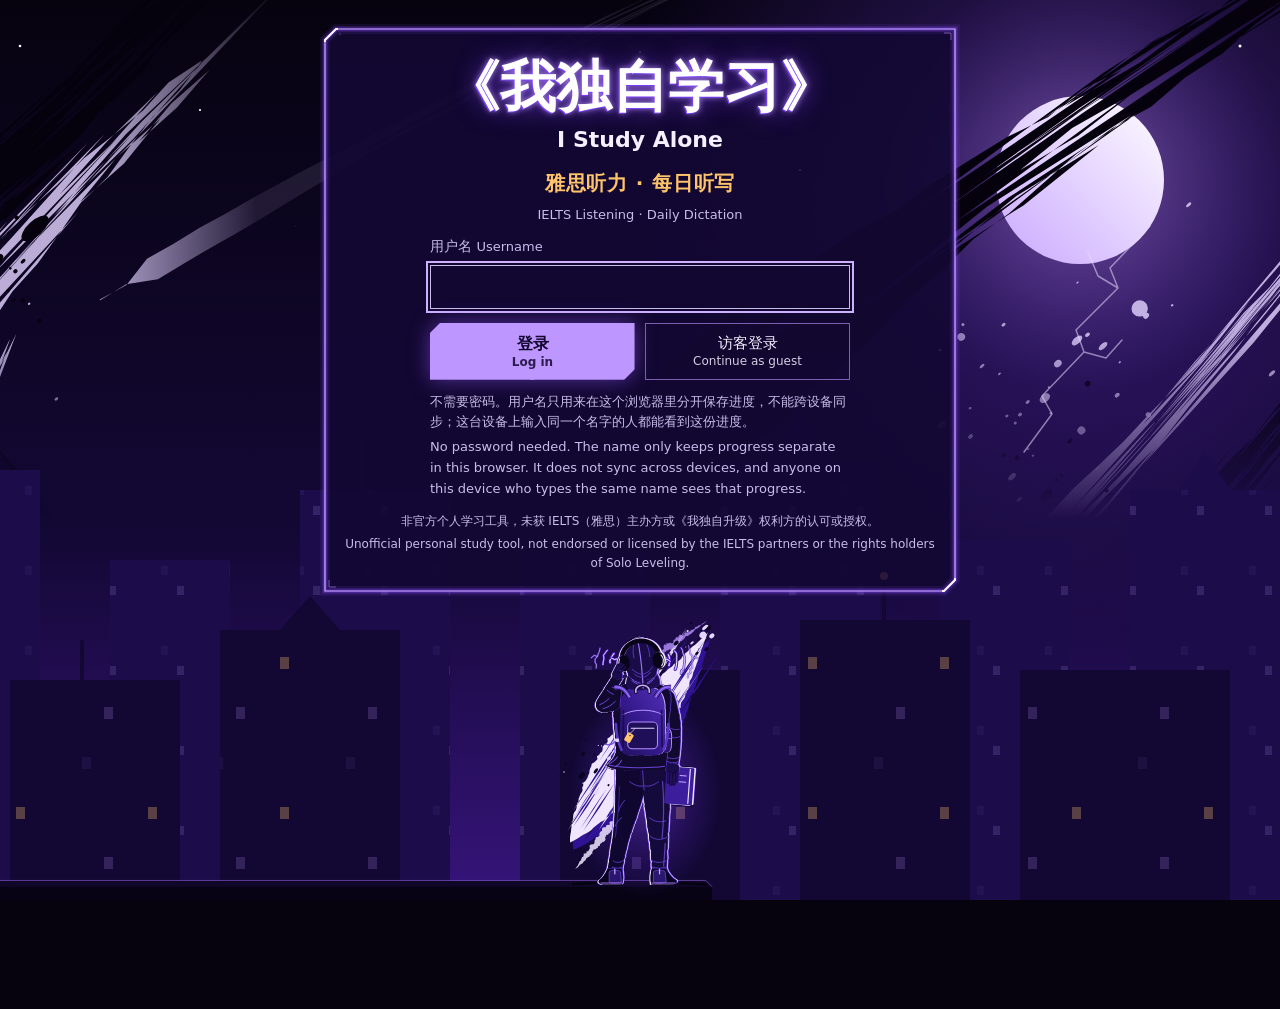
==== commit 47c66599: "Add username login, per-user progress and a loading video The title page shows both Chinese and Engl" ====
--- a/index.html
+++ b/index.html
@@ -8,18 +8,20 @@
 <meta name="description" content="雅思听力 · 每日听写：每日任务、待攻克和真实的 EXP 进度。">
 <title>《我独自学习》</title>
 <link rel="icon" href="data:image/svg+xml,%3Csvg xmlns='http://www.w3.org/2000/svg' viewBox='0 0 32 32'%3E%3Cpath d='M8 1H31V24L24 31H1V8Z' fill='%23130833' stroke='%23B07CFF' stroke-width='2'/%3E%3Cpath d='M8 16v2M12 12v10M16 9v14M20 13v8M24 15v4' stroke='%23FFC46B' stroke-width='2' stroke-linecap='round'/%3E%3C/svg%3E">
+<script src="js/profile.js"></script>
 <script>
-/* Runs before first paint: applies the theme (night unless light was chosen) and skips the entry once it has been seen this session. */
+/* Runs before first paint: applies the theme (night unless light was chosen) and skips the login once this tab has entered with a known profile. js/site.js decides by the same condition. */
 (function () {
   var d = document.documentElement, t = null, seen = false;
   try { t = localStorage.getItem("wliu-site-theme"); } catch (e) {}
   d.setAttribute("data-theme", t === "light" ? "light" : "dark");
-  try { seen = sessionStorage.getItem("wliu-site-entered") === "1"; } catch (e) {}
+  try { seen = sessionStorage.getItem("wliu-site-entered") === "1" && WLIU_PROFILE.read() !== null; } catch (e) {}
   d.classList.add(seen ? "wl-entered" : "wl-entry-open");
-  /* js/site.js is what wires the start button, so without it the entry screen must not stay up. */
+  /* js/site.js is what wires the login form, so without it the entry screen must not stay up. */
   window.wlShellFailed = function () {
     d.classList.remove("wl-entry-open");
     document.getElementById("wl-entry").hidden = true;
+    document.querySelector(".wl-bar-who").hidden = true;
     document.getElementById("wl-listen").innerHTML = '<p class="wl-noscript" role="alert">页面没有加载完整，请刷新页面再试一次。</p>';
   };
 })();
@@ -27,7 +29,8 @@
 <link rel="stylesheet" href="css/site.css">
 <link rel="stylesheet" href="listening/listening.css">
 <link rel="stylesheet" href="listening/summary.css">
-<noscript><style>.wl-entry { display: none; }</style></noscript>
+<link rel="stylesheet" href="css/loader.css">
+<noscript><style>.wl-entry, .wl-bar-who { display: none; }</style></noscript>
 </head>
 <body>
 <svg class="wl-city" viewBox="0 0 1600 900" preserveAspectRatio="xMaxYMax slice" aria-hidden="true" focusable="false">
@@ -90,15 +93,26 @@
 <!-- Day theme only: a few flakes drifting in the gutters. The snowfield itself is a background picture set in css/site.css. -->
 <div class="wl-drift" aria-hidden="true"><i></i><i></i><i></i><i></i><i></i><i></i><i></i><i></i><i></i><i></i></div>
 
-<div id="wl-entry" class="wl-entry" data-stage="standby">
+<div id="wl-entry" class="wl-entry" data-stage="login">
   <div class="wl-entry-window hud">
     <h1 class="wl-title">《我独自学习》</h1>
+    <p class="wl-title-en" lang="en">I Study Alone</p>
     <p class="wl-sub">雅思听力 · 每日听写</p>
-    <button type="button" id="wl-start" class="wl-start">开始学习</button>
+    <p class="wl-sub-en" lang="en">IELTS Listening · Daily Dictation</p>
+    <form id="wl-login" class="wl-login" novalidate autocomplete="off">
+      <label for="wl-login-name">用户名 <span class="wl-en" lang="en">Username</span></label>
+      <input id="wl-login-name" class="wl-login-input" type="text" autocomplete="off" autocapitalize="none" autocorrect="off" spellcheck="false" enterkeyhint="go" maxlength="64" aria-describedby="wl-login-error wl-login-note">
+      <p id="wl-login-error" class="wl-login-error" role="alert" hidden></p>
+      <div class="wl-login-actions">
+        <button type="submit" class="wl-start">登录 <span class="wl-en" lang="en">Log in</span></button>
+        <button type="button" id="wl-guest" class="wl-guest">访客登录 <span class="wl-en" lang="en">Continue as guest</span></button>
+      </div>
+    </form>
+    <p id="wl-login-note" class="wl-entry-note wl-login-note">不需要密码。用户名只用来在这个浏览器里分开保存进度，不能跨设备同步；这台设备上输入同一个名字的人都能看到这份进度。<span class="wl-en-block" lang="en">No password needed. The name only keeps progress separate in this browser. It does not sync across devices, and anyone on this device who types the same name sees that progress.</span></p>
     <div class="wl-entry-load" aria-hidden="true"><i></i></div>
     <p class="wl-entry-status" id="wl-entry-status" aria-live="polite"></p>
-    <p class="wl-entry-skip">点击或按任意键跳过</p>
-    <p class="wl-entry-note">非官方个人学习工具，未获 IELTS（雅思）主办方或《我独自升级》权利方的认可或授权。</p>
+    <p class="wl-entry-skip">点击或按任意键跳过 <span class="wl-en" lang="en">Click or press any key to skip</span></p>
+    <p class="wl-entry-note">非官方个人学习工具，未获 IELTS（雅思）主办方或《我独自升级》权利方的认可或授权。<span class="wl-en-block" lang="en">Unofficial personal study tool, not endorsed or licensed by the IELTS partners or the rights holders of Solo Leveling.</span></p>
   </div>
   <div class="wl-entry-art">
     <img class="wl-learner" src="assets/learner.svg" alt="" width="280" height="560">
@@ -115,10 +129,15 @@
     <span class="wl-bar-gap"></span>
     <a class="wl-bar-link" href="#wl-about-title">关于</a>
     <span class="wl-label wl-bar-clock"><span class="ls-sr">本地时间 </span><span data-clock>--:--</span></span>
+    <div class="wl-bar-who">
+      <span class="wl-user"><span class="ls-sr">当前用户：</span><bdi id="wl-user-name"></bdi></span>
+      <button type="button" class="wl-switch-user" id="wl-switch-user">切换用户</button>
+    </div>
     <div class="wl-theme" role="group" aria-label="明暗">
       <button type="button" data-theme-set="light" aria-pressed="false">日间</button>
       <button type="button" data-theme-set="dark" aria-pressed="true">夜间</button>
     </div>
+    <p class="wl-bar-msg" id="wl-bar-msg" role="status"></p>
   </header>
 
   <div class="wl-layout">
@@ -181,7 +200,7 @@
         <h2 id="wl-about-title" tabindex="-1">关于这里</h2>
         <p class="wl-bio" id="wl-bio" hidden></p>
         <p>网站源代码：<a class="wl-handle" href="https://github.com/wliu0818sydney-code/wliu-site" rel="noopener">wliu0818sydney-code/wliu-site</a></p>
-        <p class="wl-quiet">隐私：练习记录只保存在你自己的浏览器里，本站没有服务器，也没有统计或广告。网站托管在 GitHub Pages，GitHub 可能记录访问日志。部分浏览器的语音由其厂商在线合成，发送的只是本站的单词和短文。“自带视频”只有在你点击加载后才会连接 YouTube，这时视频 ID 会发给它，它也可能写入 Cookie。点击加载即表示同意 <a href="https://www.youtube.com/t/terms" rel="noopener">YouTube 服务条款</a>，数据处理适用 <a href="https://policies.google.com/privacy" rel="noopener">Google 隐私权政策</a>。</p>
+        <p class="wl-quiet">隐私：用户名和练习记录只保存在你自己的浏览器里，不会上传；本站没有服务器，也没有统计或广告。登录不需要密码，这台设备上输入同一个名字的人都能看到这份进度。网站托管在 GitHub Pages，GitHub 可能记录访问日志。部分浏览器的语音由其厂商在线合成，发送的只是本站的单词和短文。“自带视频”只有在你点击加载后才会连接 YouTube，这时视频 ID 会发给它，它也可能写入 Cookie。点击加载即表示同意 <a href="https://www.youtube.com/t/terms" rel="noopener">YouTube 服务条款</a>，数据处理适用 <a href="https://policies.google.com/privacy" rel="noopener">Google 隐私权政策</a>。</p>
       </section>
     </div>
 
@@ -202,6 +221,7 @@
 <script src="listening/summary-data.js"></script>
 <script src="listening/summary-core.js"></script>
 <script src="listening/summary.js"></script>
+<script src="js/loader.js"></script>
 <script src="js/site.js" onerror="wlShellFailed()"></script>
 </body>
 </html>
--- a/css/site.css
+++ b/css/site.css
@@ -141,7 +141,8 @@
 
 /* ---------- entry ---------- */
 .wl-entry {
-  position: fixed; inset: 0; z-index: 10; display: grid; grid-template-rows: 1fr auto; justify-items: center; gap: 16px; overflow: hidden;
+  --wl-art-h: clamp(170px, 36vh, 340px);
+  position: fixed; inset: 0; z-index: 10; display: grid; grid-template-rows: minmax(min-content, 1fr) minmax(90px, var(--wl-art-h)); justify-items: center; gap: 16px; overflow: hidden auto;
   padding: max(24px, env(safe-area-inset-top)) max(16px, env(safe-area-inset-right)) 0 max(16px, env(safe-area-inset-left));
   transition: opacity .45s ease-out;
 }
@@ -165,28 +166,48 @@
 .wl-entry-status { margin: 0; min-height: 1.75em; color: var(--wl-ink); font-size: 15px; }
 .wl-entry-skip { margin: 0; font-size: 13px; color: var(--wl-ink-2); }
 .wl-entry-note { margin: 0; font-size: 12px; line-height: 1.6; color: var(--wl-ink-2); }
-.wl-entry[data-stage="standby"] .wl-entry-skip { display: none; }
-.wl-entry[data-stage="loading"] .wl-start { display: none; }
+/* The login form. There is no password field on purpose: see the note under the form. */
+.wl-login { width: min(420px, 100%); display: flex; flex-direction: column; gap: 8px; text-align: left; }
+.wl-login label { font-size: 14px; line-height: 1.5; color: var(--wl-ink-2); }
+.wl-login-input { display: block; width: 100%; min-width: 0; min-height: 44px; padding: 8px 12px; font: 16px/1.5 var(--wl-cjk); color: var(--wl-ink); background: var(--wl-sheet-solid); border: 1px solid var(--wl-ink-2); border-radius: 0; }
+.wl-login-error { margin: 0; font-size: 14px; line-height: 1.6; color: var(--bad); }
+.wl-login-actions { display: flex; flex-wrap: wrap; gap: 10px; margin-top: 6px; }
+.wl-login-actions .wl-start { flex: 1 1 130px; min-width: 0; min-height: 46px; margin-top: 0; padding: 10px 16px; font-size: 16px; }
+.wl-guest { flex: 1 1 130px; min-height: 46px; padding: 10px 8px; font: 400 15px/1.2 var(--wl-cjk); color: var(--wl-ink); background: none; border: 1px solid var(--wl-line-strong); border-radius: 0; cursor: pointer; }
+.wl-guest:hover { background: var(--pen-soft); }
+.wl-login-note { width: min(420px, 100%); font-size: 13px; text-align: left; }
+.wl-entry[data-stage="login"] .wl-entry-skip { display: none; }
+.wl-entry[data-stage="login"] .wl-entry-status { position: absolute; }
+.wl-entry:not([data-stage="login"]) .wl-login, .wl-entry:not([data-stage="login"]) .wl-login-note { display: none; }
+/* The title page is the one place written in both languages. */
+.wl-title-en { margin: -6px 0 0; font: 700 clamp(17px, 2.6vw, 22px)/1.3 var(--wl-cjk); color: var(--wl-ink); }
+.wl-sub-en { margin: -4px 0 0; font-size: 13px; line-height: 1.5; color: var(--wl-ink-2); }
+.wl-en { font-size: 13px; color: var(--wl-ink-2); }
+.wl-start .wl-en { display: block; margin-top: 2px; font-size: 12px; color: inherit; opacity: .85; }
+.wl-guest .wl-en { display: block; margin-top: 2px; font-size: 12px; color: inherit; opacity: .85; }
+.wl-en-block { display: block; margin-top: 4px; }
+/* A loader, when one is installed, has the screen to itself until it reveals the room. */
+.wl-entry[data-stage="loader"] > * { visibility: hidden; }
 .wl-entry[data-stage="loading"] .wl-entry-load { display: block; }
 .wl-entry[data-stage="loading"] .wl-entry-load i { transform: none; }
 @media (prefers-reduced-motion: no-preference) {
   .wl-entry[data-stage="loading"] .wl-entry-load i { animation: wl-load 1.5s ease-out; }
   @keyframes wl-load { from { transform: scaleX(0); } to { transform: none; } }
 }
-/* The figure stands below the window in its own grid row, so the two can never overlap. Its rooftop runs off the left of the screen. */
+/* The figure stands below the window in its own grid row, so the two can never overlap. The row takes what the window leaves, up to --wl-art-h, and the screen only scrolls when even its minimum will not fit. Its rooftop runs off the left of the screen. */
 .wl-entry-art {
-  justify-self: stretch; display: flex; justify-content: center; align-items: flex-end; height: clamp(170px, 36vh, 340px); min-height: 0; pointer-events: none;
+  justify-self: stretch; display: flex; justify-content: center; align-items: flex-end; min-height: 0; pointer-events: none;
   margin: 0 calc(-1 * max(16px, env(safe-area-inset-right))) 0 calc(-1 * max(16px, env(safe-area-inset-left)));
 }
 .wl-entry-art .wl-learner { flex: 1 1 100%; min-width: 0; }
 .wl-entry-art .wl-art-slot:not(:empty) { flex: 1 1 50%; }
 /* Enough height: the figure takes more of the screen. */
 @media (min-height: 700px) {
-  .wl-entry-art { height: clamp(170px, 42vh, 440px); }
+  .wl-entry { --wl-art-h: clamp(170px, 42vh, 440px); }
 }
 /* A landscape phone: the figure gives way so the button and status stay on screen. */
 @media (max-height: 520px) {
-  .wl-entry { overflow-y: auto; grid-template-rows: 1fr; padding-bottom: max(12px, env(safe-area-inset-bottom)); }
+  .wl-entry { grid-template-rows: 1fr; padding-bottom: max(12px, env(safe-area-inset-bottom)); }
   .wl-entry-window { align-self: center; padding: 16px; gap: 6px; }
   .wl-entry-art { display: none; }
   .wl-start { min-height: 44px; margin-top: 2px; }
@@ -208,12 +229,21 @@
 .wl-bar-link { font-size: 14px; }
 .wl-bar-gap { flex: 1 1 auto; }
 .wl-bar-clock { font-variant-numeric: tabular-nums; font-family: var(--wl-mono); }
-.wl-theme { display: flex; border: 1px solid var(--wl-line-strong); }
+.wl-theme { flex: none; display: flex; border: 1px solid var(--wl-line-strong); }
 .wl-theme button {
   border: 0; background: transparent; color: var(--wl-ink-2); font: 400 13px/1 var(--wl-cjk);
   padding: 7px 10px; min-height: 30px; cursor: pointer; transition: color .3s ease-out, background-color .3s ease-out;
 }
 .wl-theme button[aria-pressed="true"] { background: var(--pen); color: var(--pen-ink); }
+/* Who is practising, and the switch that reloads the page. A reload would end a round, so it does not show during one. */
+.wl-bar-who { display: flex; align-items: center; gap: 12px; min-width: 0; }
+.wl-user { position: relative; min-width: 0; max-width: 11em; overflow: hidden; text-overflow: ellipsis; white-space: nowrap; font-size: 14px; }
+.wl-switch-user { flex: none; min-height: 30px; padding: 0; border: 0; background: none; font: 400 14px/1.2 var(--wl-cjk); color: var(--wl-accent-text); text-decoration: underline; text-underline-offset: 3px; white-space: nowrap; cursor: pointer; }
+body.wl-session .wl-switch-user, body.wl-round .wl-switch-user { display: none; }
+/* The warning before a switch would lose typed text. It stays in the page empty, so a screen reader hears it arrive. */
+.wl-bar-msg { position: absolute; top: 100%; right: 24px; width: max-content; max-width: min(420px, calc(100vw - 32px)); margin: 6px 0 0; padding: 8px 12px; font-size: 14px; line-height: 1.6; color: var(--warn); background: var(--wl-glass-solid); border: 1px solid var(--warn); }
+.wl-bar-msg:empty { margin: 0; padding: 0; border: 0; }
+body.wl-round .wl-bar-msg { display: none; }
 
 /* The figure stands in a gutter; the centre column is the only place with text or controls, so they can never overlap. */
 .wl-layout {
@@ -322,7 +352,8 @@
   :root[data-theme="light"] {
   --hud-frame: url("data:image/svg+xml,%3Csvg xmlns='http://www.w3.org/2000/svg' width='64' height='64' fill='none'%3E%3Cpath d='M16 5H59V48L48 59H5V16Z' fill='%23E9F4FA' fill-opacity='.92'/%3E%3Cpath d='M17 7H57V47L47 57H7V17Z' stroke='%23FFFFFF' stroke-opacity='.75'/%3E%3Cpath d='M16 5H59V48L48 59H5V16Z' stroke='%230E5570' stroke-width='1.2'/%3E%3Cpath d='M5 18V16L16 5H18M59 46V48L48 59H46' stroke='%230A2A3C' stroke-width='2'/%3E%3Cpath d='M48 9H55V16M9 48V55H16' stroke='%230E5570' stroke-opacity='.6'/%3E%3C/svg%3E");
   }
-  .wl-bar { position: static; height: calc(var(--wl-bar-h) + env(safe-area-inset-top, 0px)); padding: env(safe-area-inset-top, 0px) max(16px, env(safe-area-inset-right)) 0 max(16px, env(safe-area-inset-left)); gap: 12px; }
+  .wl-bar { position: relative; height: calc(var(--wl-bar-h) + env(safe-area-inset-top, 0px)); padding: env(safe-area-inset-top, 0px) max(16px, env(safe-area-inset-right)) 0 max(16px, env(safe-area-inset-left)); gap: 12px; }
+  .wl-bar-msg { right: max(16px, env(safe-area-inset-right)); }
   .wl-foot { padding: 14px max(16px, env(safe-area-inset-right)) max(22px, env(safe-area-inset-bottom)) max(16px, env(safe-area-inset-left)); }
   /* 退出 stays in the session header */
   body.wl-session .wl-bar, body.wl-session .wl-hero, body.wl-session .wl-about, body.wl-session .wl-foot { display: none; }
@@ -330,10 +361,17 @@
   body.wl-session .wl-meter { height: 24px; margin: 0 0 6px; }
   body.wl-session .wl-meter canvas { height: 24px; }
 }
+/* Too narrow for one row: who is practising and the switch take a second one. */
+@media (max-width: 767px) {
+  .wl-bar { flex-wrap: wrap; height: auto; min-height: calc(var(--wl-bar-h) + env(safe-area-inset-top, 0px)); padding-top: calc(6px + env(safe-area-inset-top, 0px)); padding-bottom: 6px; row-gap: 4px; }
+  .wl-bar-who { order: 1; flex: 1 1 100%; }
+  .wl-user { flex: 0 1 auto; max-width: none; margin-right: auto; }
+}
 @media (max-width: 599px) {
   /* A phone sees a slice of the picture: frame a burst, a silence and the next attack, and give the ridge the top of the entry screen. */
   :root[data-theme="light"] body::before { background-position: 47.5% 100%, 0 0; }
-  :root[data-theme="light"] .wl-entry-art { height: clamp(170px, 33vh, 300px); }
+  :root[data-theme="light"] .wl-entry { --wl-art-h: clamp(170px, 33vh, 300px); }
+  .wl-entry-window { padding: 20px 16px 16px; gap: 10px; }
   .wl-hero { padding: 14px 14px 12px; gap: 8px 6px; }
   .wl-main { padding: 14px 12px 16px; }
   .wl-about { padding: 14px; }
@@ -374,5 +412,6 @@
   :root[data-theme="light"] body::before { background: Canvas; }
   .hud, .wl-rank { border: 1px solid CanvasText; border-image: none; }
   .wl-start { border: 1px solid ButtonText; background: ButtonFace; color: ButtonText; }
+  .wl-theme button[aria-pressed="true"] { forced-color-adjust: none; background: Highlight; color: HighlightText; }
   .wl-exp-bar i, .wl-entry-load i { background: Highlight; forced-color-adjust: none; }
 }
--- a/css/loader.css
+++ b/css/loader.css
@@ -0,0 +1,14 @@
+/* Loading screen after login. It always ends pure white with black text, in both themes. */
+html.wl-loading { overflow: hidden; }
+.wl-loader { position: fixed; inset: 0; z-index: 100000; overflow: hidden; background: #000; opacity: 1; transition: opacity var(--wl-loader-fade, 500ms) ease; }
+.wl-loader-video { position: absolute; inset: 0; width: 100%; height: 100%; object-fit: cover; opacity: 0; }
+.wl-loader.is-playing .wl-loader-video { opacity: 1; }
+.wl-loader.is-white { background: #fff; }
+.wl-loader.is-white .wl-loader-video { visibility: hidden; }
+.wl-loader-hello { position: absolute; inset: 0; display: grid; place-items: center; margin: 0; padding: 0 16px; text-align: center; color: #000; font: 500 clamp(28px, 6vw, 72px)/1.2 system-ui, -apple-system, "Segoe UI", Arial, sans-serif; letter-spacing: 0; opacity: 0; }
+.wl-loader.is-white .wl-loader-hello { opacity: 1; transition: opacity 320ms ease; }
+.wl-loader.is-leaving { opacity: 0; }
+@media (prefers-reduced-motion: reduce) {
+  .wl-loader { background: #fff; }
+  .wl-loader.is-white .wl-loader-hello { transition: none; }
+}
